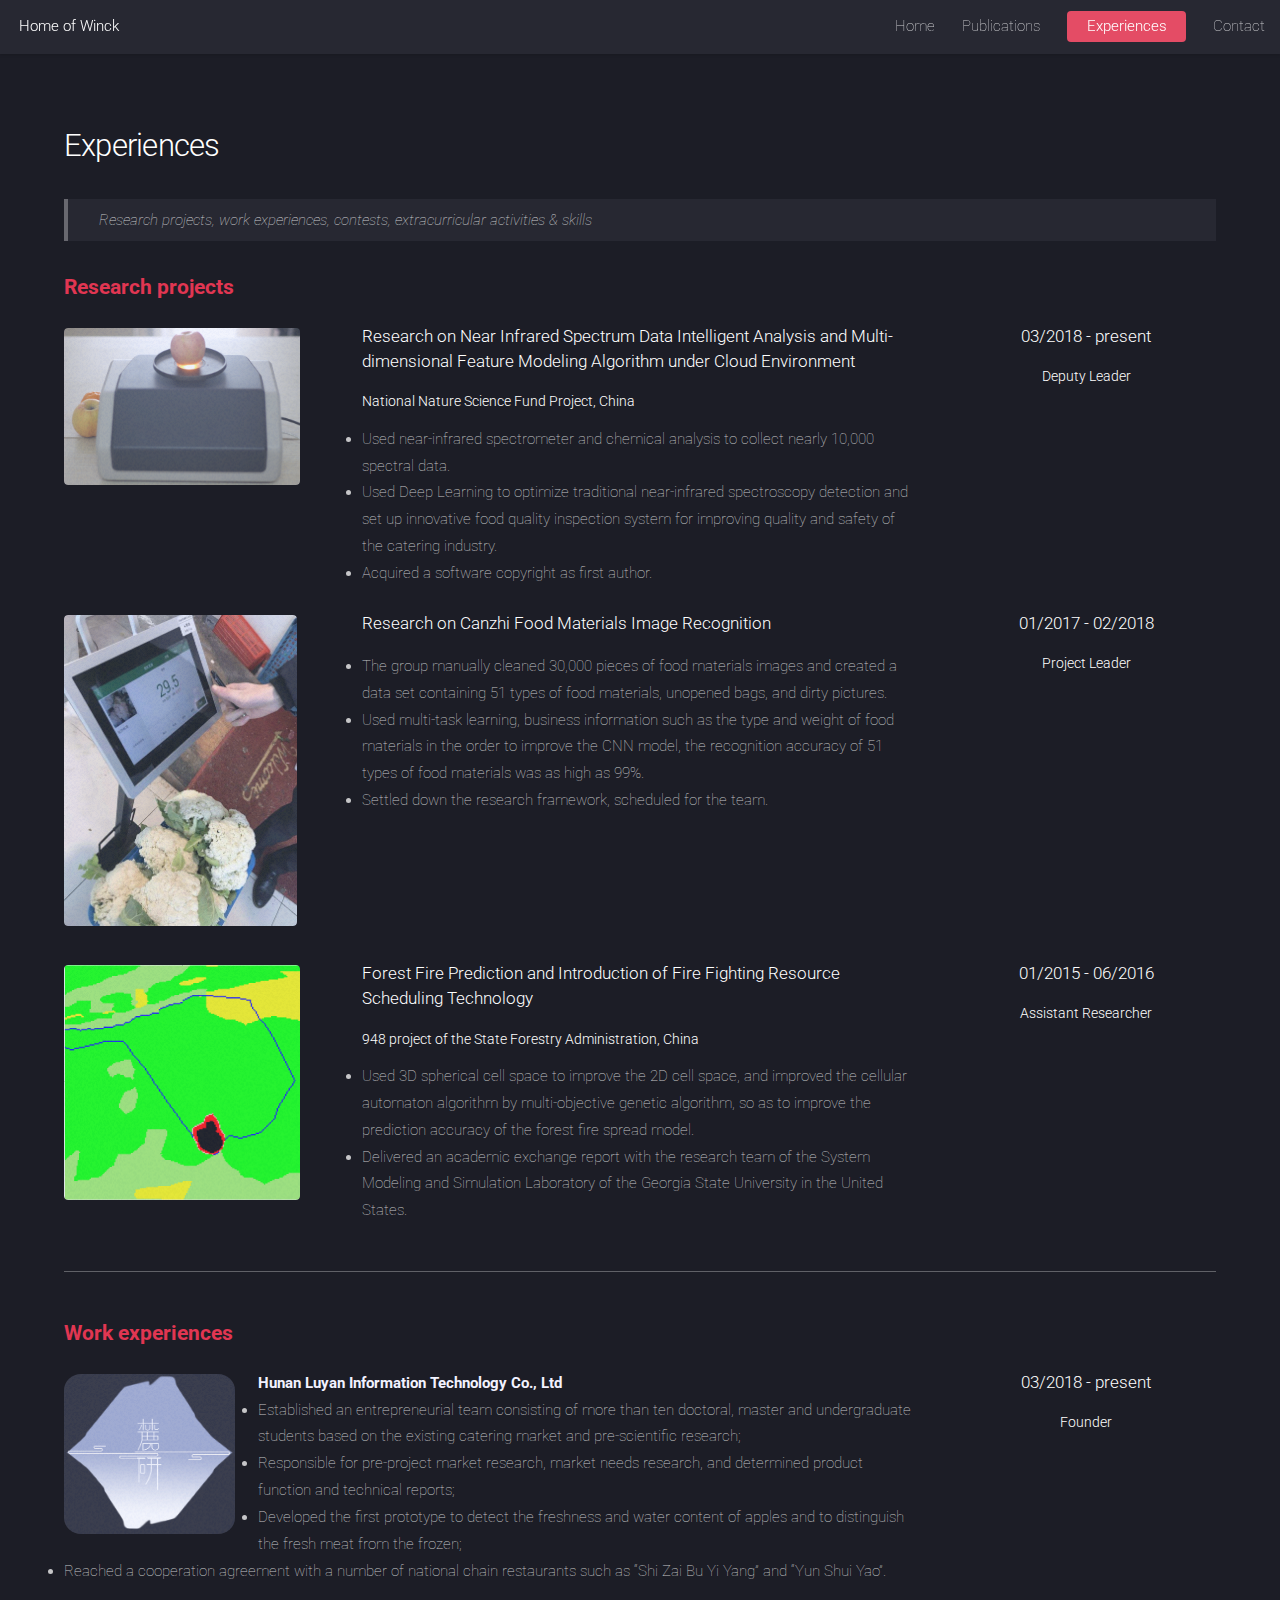
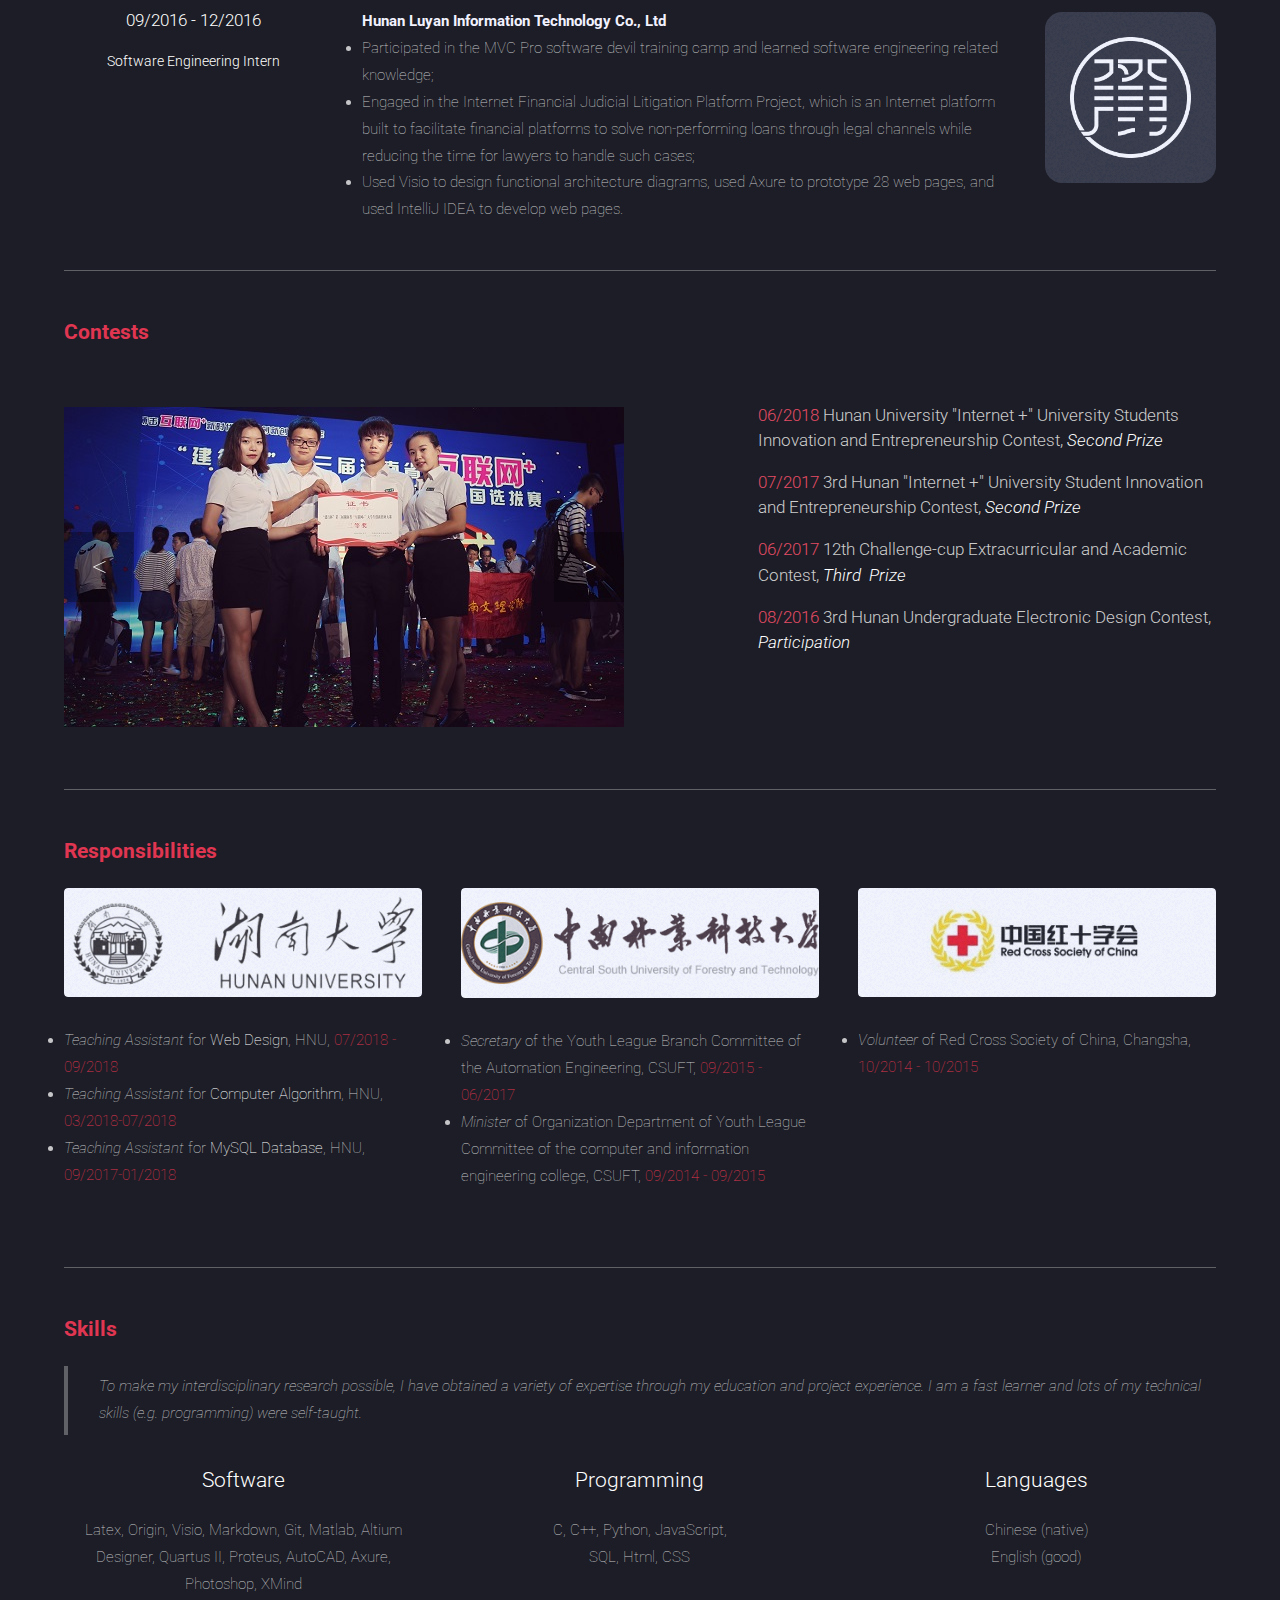
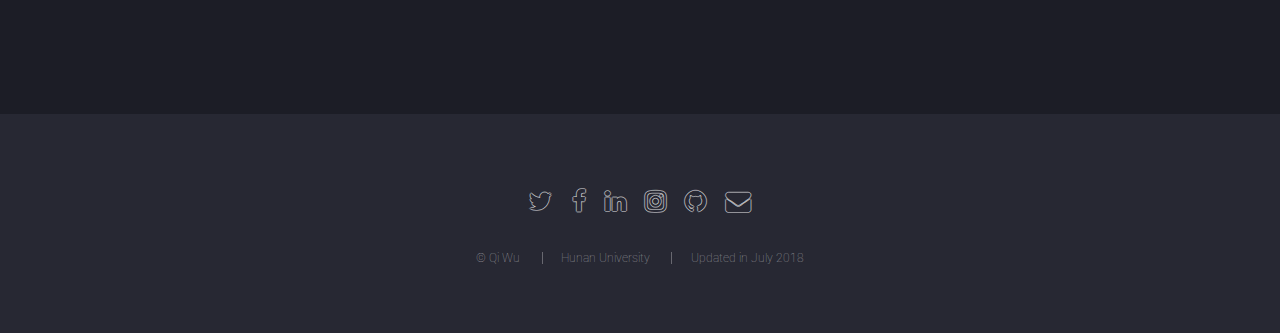
==== experience.html @ 9b43fc58 "upload website" ====
<!DOCTYPE HTML>
<html>
	<head>
		<title>Experiences - Qi Wu</title>
        <style type="text/css">
            html,body,div{
                margin: 0;
                padding: 0;
            }
            body{background-color: #232323}
            .slider-outer{
                width: 560px;
                height: 320px;
                margin: 150px auto;
                background-color: inherit;
                position: relative;
            }
            .img-item{
                position: absolute;
                width: 112px;
                height: 100%;
                background-color: inherit;
                transition: all 1.5s;
                /*设置子元素在3D空间中呈现*/
                transform-style: preserve-3d;
            }
            /*让图片可以构成一个有四个面的长方体 start*/
            .img{
                width: 100%;
                height: 100%;
                position: absolute;
                background-size: cover;
            }
            .img:nth-child(1){
                background: url(images/1.jpg) no-repeat;
                transform: rotateX(0deg) translateZ(150px);
            }
            .img:nth-child(2){
                background: url(images/2.jpg) no-repeat;
                transform: rotateX(-90deg) translateZ(150px);
            }
            .img:nth-child(3){
                background: url(images/3.jpg) no-repeat;
                transform: rotateX(-180deg) translateZ(150px);
            }
            .img:nth-child(4){
                background: url(images/4.jpg) no-repeat;
                transform: rotateX(-270deg) translateZ(150px);
            }
            .img:nth-child(5){
                background: url(images/5.jpg) no-repeat;
                transform: rotateX(-270deg) translateZ(150px);
            }
            /*让图片可以构成一个有四个面的长方体 end*/
            .btns{
                position: absolute;
                top: 50%;
                width: 100%;
                height: 70px;
                margin-top: -35px;
            }
            .prev,
            .next{
                width: 70px;
                height: 70px;
                line-height: 70px;
                text-align: center;
                background-color: rgba(0,0,0,.3);
                color: #fff;
                font-size: 30px;
                cursor: pointer;
                position: absolute;
            }
            .prev{
                left: 0;
            }
            .next{
                right: 0;
            }
        </style>
		<meta charset="utf-8" />
		<meta name="viewport" content="width=device-width, initial-scale=1" />
		<!--[if lte IE 8]><script src="assets/js/ie/html5shiv.js"></script><![endif]-->
		<link rel="stylesheet" href="assets/css/main.css" />
		<!--[if lte IE 9]><link rel="stylesheet" href="assets/css/ie9.css" /><![endif]-->
		<!--[if lte IE 8]><link rel="stylesheet" href="assets/css/ie8.css" /><![endif]-->
		<link rel="Bookmark" href="/images/hnu_logo.png" />
		<link rel="shortcut icon" href="hnu_logo.ico" type="image/x-icon" />
		<link rel="icon" href="hnu_logo.ico" type="image/x-icon" />
	</head>
	<body>
		<div id="page-wrapper">

			<!-- Header -->
			<header id="header">
				<h1 id="logo"><a href="index.html">Home of Winck</a></h1>
				<nav id="nav">
					<ul>
						<li><a href="index.html">Home</a></li>
						<li><a href="publications.html">Publications</a></li>
						<li><a href="experience.html"  class="button special">Experiences</a></li>
						<li><a href="index.html#five" >Contact</a></li>
					</ul>
				</nav>
			</header>

			<!-- Main -->
				<div id="main" class="wrapper style1">
					<div class="container">
						<header>
							<h2>Experiences</h2>
							<blockquote style="background: #272832;">
								Research projects, work experiences, contests, extracurricular activities & skills
							</blockquote>
						</header>

						<!-- research project -->
							<section>
								<h3 style="color: #e13652;font-weight:bold">Research projects</h3>
								<div class="content" >
									<div class="row" style="margin-bottom: 1.5em;">
										<div class="3u 12u$(medium)">
											<span class="image left"><img src="images/research/NIR.JPG" alt="" /></span>
										</div>
										<div class="6u 12u$(medium)">
											<h4> Research on Near Infrared Spectrum Data Intelligent Analysis and Multi-dimensional Feature Modeling Algorithm under Cloud Environment </h4>
											<h5> National Nature Science Fund Project, China</h5>
											<p align="left">
												<li>Used near-infrared spectrometer and chemical analysis to collect nearly 10,000 spectral data.</li>
												<li>Used Deep Learning to optimize traditional near-infrared spectroscopy detection and set up innovative food quality inspection system for improving quality and safety of the catering industry.</li>
												<li>Acquired a software copyright as first author.</li>
											</p>
										</div>
										<div class="3u 12u$(medium)" >
											<header >
												<h4 align="center">03/2018 - present</h4>
												<h5 align="center">Deputy Leader</h5>
											</header>
										</div>
									</div>
									<div class="row" style="margin-bottom: 1.5em;" >
										<div class="3u 12u$(medium)" >
											<span class="image left" style="max-width: 90%"><img src="images/research/dianzicheng.JPG" alt="" /></span>
										</div>
										<div class="6u 12u$(medium)">
											<h4> Research on Canzhi Food Materials Image Recognition </h4>
											<p align="left">
											<li>The group manually cleaned 30,000 pieces of food materials images and created a data set containing 51 types of food materials, unopened bags, and dirty pictures. </li>
											<li>Used multi-task learning, business information such as the type and weight of food materials in the order to improve the CNN model, the recognition accuracy of 51 types of food materials was as high as 99%.</li>
											<li>Settled down the research framework, scheduled for the team.</li>
											</p>
										</div>
										<div class="3u 12u$(medium)" >
											<header >
												<h4 align="center">01/2017 - 02/2018</h4>
												<h5 align="center">Project Leader</h5>
											</header>
										</div>
									</div>
									<div class="row" style="margin-bottom: 1.5em;">
										<div class="3u 12u$(medium)">
											<span class="image left"><img src="images/research/fire.png" alt="" /></span>
										</div>
										<div class="6u 12u$(medium)">
											<h4> Forest Fire Prediction and Introduction of Fire Fighting Resource Scheduling Technology </h4>
											<h5> 948 project of the State Forestry Administration, China</h5>
											<p align="left">
											<li>Used 3D spherical cell space to improve the 2D cell space, and improved the cellular automaton algorithm by multi-objective genetic algorithm, so as to improve the prediction accuracy of the forest fire spread model.</li>
											<li>Delivered an academic exchange report with the research team of the System Modeling and Simulation Laboratory of the Georgia State University in the United States.
											</li>
											</p>
										</div>
										<div class="3u 12u$(medium)" >
											<header align="center">
												<h4 >01/2015 - 06/2016</h4>
												<h5> Assistant Researcher </h5>
											</header>
										</div>
									</div>

								</div>
							</section>
						<hr>

						<!-- work experiences -->
						<section>
							<h3 style="color: #e13652;font-weight:bold">Work experiences</h3>
							<div class="content" >
								<div class="row" style="margin-bottom: 1.5em;">
									<div class="9u 12u$(medium)">
										<p><span class="image left" style="border-radius: 10%; max-width: 20%;"><img src="images/research/luyan1.png" alt="" /></span> <span style="color: #f2f2ff;font-weight:bold">Hunan Luyan Information Technology Co., Ltd </span><br/>
										<li>Established an entrepreneurial team consisting of more than ten doctoral, master and undergraduate students based on the existing catering market and pre-scientific research;</li>
										<li>Responsible for pre-project market research, market needs research, and determined product function and technical reports;</li>
										<li>Developed the first prototype to detect the freshness and water content of apples and to distinguish the fresh meat from the frozen;</li>
										<li>Reached a cooperation agreement with a number of national chain restaurants such as “Shi Zai Bu Yi Yang” and “Yun Shui Yao”.</li></p>
									</div>
									<div class="3u 12u$(medium)" >
										<header >
											<h4 align="center">03/2018 - present</h4>
											<h5 align="center">Founder</h5>
										</header>
									</div>
								</div>
								<div class="row" style="margin-bottom: 1.5em;">
									<div class="3u 12u$(medium)">
										<header >
											<h4 align="center">09/2016 - 12/2016</h4>
											<h5 align="center">Software Engineering Intern</h5>
										</header>
									</div>
									<div class="9u 12u$(medium)" >
										<p><span class="image right" style="border-radius: 10%; max-width: 20%;"><img src="images/research/luchuan1.png" alt="" /></span> <a  style="color: #f2f2ff;font-weight:bold">Hunan Luyan Information Technology Co., Ltd </a><br/>
										<li>Participated in the MVC Pro software devil training camp and learned software engineering related knowledge;</li>
										<li>Engaged in the Internet Financial Judicial Litigation Platform Project, which is an Internet platform built to facilitate financial platforms to solve non-performing loans through legal channels while reducing the time for lawyers to handle such cases;</li>
										<li>Used Visio to design functional architecture diagrams, used Axure to prototype 28 web pages, and used IntelliJ IDEA to develop web pages.</li>
										</p>
									</div>
								</div>
							</div>
						</section>
						<hr>


						<!-- Contests -->
							<section>
								<h3 style="color: #e13652;font-weight:bold">Contests</h3>

                                    <script src="assets/js/jquery-1.11.3.min.js"></script>
                                    <script type="text/javascript">
                                        $(function (){
                                            var num = 0;
                                            $("#j_silder_outer .img-item").each(function(index, el) {
                                                $(this).css({
                                                    "left":$(this).width() * index + "px",
                                                    /*让每个img-item延时一定时间执行动画*/
                                                    "transitionDelay": index * 0.3 + "s"
                                                });
                                                $(this).find(".img").css({
                                                    "backgroundPosition": -$(this).width() * index + "px"
                                                });;
                                            });

                                            $(".prev").on("click",function (){
                                                $("#j_silder_outer .img-item").css("transform", "rotateX(" + (++num * 90) + "deg)");
                                            });

                                            $(".next").on("click",function (){
                                                $("#j_silder_outer .img-item").css("transform", "rotateX(" + (--num * 90) + "deg)");
                                            });

                                            var timejg=4500;//轮播间隔时间
                                            var time = setInterval(move,timejg);
                                            function move(){
                                                $("#j_silder_outer .img-item").css("transform", "rotateX(" + (--num * 90) + "deg)");
                                            }
                                            $('.slider-outer').hover(function(){
                                                clearInterval(time);
                                            },function(){
                                                time = setInterval(move,timejg);
                                            });


                                        })
                                    </script>

                                <div class="row" style="margin-bottom: 1.5em;">
                                    <div class="7u 12u$(medium)" >
                                        <div class="slider-outer" id="j_silder_outer" style="background-color: inherit;margin: 2.5em 0 1em 0;">
                                            <div class="img-item">
                                                <div class="img"></div>
                                                <div class="img"></div>
                                                <div class="img"></div>
                                                <div class="img"></div>
                                            </div>
                                            <div class="img-item">
                                                <div class="img"></div>
                                                <div class="img"></div>
                                                <div class="img"></div>
                                                <div class="img"></div>
                                            </div>
                                            <div class="img-item">
                                                <div class="img"></div>
                                                <div class="img"></div>
                                                <div class="img"></div>
                                                <div class="img"></div>
                                            </div>
                                            <div class="img-item">
                                                <div class="img"></div>
                                                <div class="img"></div>
                                                <div class="img"></div>
                                                <div class="img"></div>
                                            </div>
                                            <div class="img-item">
                                                <div class="img"></div>
                                                <div class="img"></div>
                                                <div class="img"></div>
                                                <div class="img"></div>
                                            </div>

                                            <div class="btns" data-num="0">
                                                <div class="prev"><</div>
                                                <div class="next">></div>
                                            </div>
                                        </div>
                                    </div>
                                    <div class="5u 12u$(medium)" style="margin: 2.2em 0 0 0;">
                                        <header >
                                            <h4 align="left" style="color: #CCCCCC"><span style="color: #e44c65">06/2018</span> Hunan University "Internet +" University Students Innovation and Entrepreneurship Contest, <span style="font-style:italic;color: white;">Second Prize</span></h4>
											<h4 align="left"style="color: #CCCCCC"><span style="color: #e44c65">07/2017</span> 3rd Hunan "Internet +" University Student Innovation and Entrepreneurship Contest, <span style="font-style:italic;color: white;">Second Prize</span></h4>
											<h4 align="left"style="color: #CCCCCC"><span style="color: #e44c65">06/2017</span> 12th Challenge-cup Extracurricular and Academic Contest, <span style="font-style:italic;color: white;">Third Prize</span></h4>
											<h4 align="left"style="color: #CCCCCC"><span style="color: #e44c65">08/2016</span> 3rd Hunan Undergraduate Electronic Design Contest, <span style="font-style:italic;color: white;">Participation</span></h4>
                                        </header>
                                    </div>
                                </div>

							</section>
						<hr>

						<!-- Responsibilities -->
						<section>
							<h3 style="color: #e13652;font-weight:bold">Responsibilities</h3>
							<div class="box alt">
								<div class="row uniform">
									<section class="4u 6u(medium) 12u$(xsmall)">
										<span class="image fit"><img src="images/responsibility/HNU.png" alt="" /></span>
										<p>
											<li><span style="font-style:italic;">Teaching Assistant</span> for <span style="color: white;">Web Design</span>, HNU, <sapn style="color: #e13652">07/2018 - 09/2018</sapn></li>
											<li><span style="font-style:italic;">Teaching Assistant</span> for  <span style="color: white;">Computer Algorithm</span>, HNU, <sapn style="color: #e13652">03/2018-07/2018</sapn></li>
										<li><span style="font-style:italic;">Teaching Assistant</span> for <span style="color: white;">MySQL Database</span>, HNU, <sapn style="color: #e13652">09/2017-01/2018</sapn></li>
										</p>
									</section>
									<section class="4u 6u(medium) 12u$(xsmall)">
										<span class="image fit"><img src="images/responsibility/CSUFT.png" alt="" /></span>
										<li><span style="font-style:italic;">Secretary</span> of the Youth League Branch Committee of the Automation Engineering, CSUFT, <sapn style="color: #e13652">09/2015 - 06/2017</sapn></li>
										<li><span style="font-style:italic;">Minister</span> of Organization Department of Youth League Committee of the computer and information engineering college, CSUFT, <sapn style="color: #e13652">09/2014 - 09/2015</sapn></li>
									</section>
									<section class="4u 6u(medium) 12u$(xsmall)">
										<span class="image fit"><img src="images/responsibility/red_logo.jpg" alt="" /></span>
										<li><span style="font-style:italic;">Volunteer</span> of Red Cross Society of China, Changsha, <sapn style="color: #e13652">10/2014 - 10/2015</sapn></li>
									</section>
								</div>
							</div>
						</section>
						<hr>

						<!-- Skills -->
						<section>
							<h3 style="color: #e13652;font-weight:bold">Skills</h3>
							<blockquote >
								To make my interdisciplinary research possible,
								I have obtained a variety of expertise through my education and project experience.
								I am a fast learner and lots of my technical skills (e.g. programming) were self-taught.
							</blockquote>
							<div class="box alt">
								<div class="row uniform">
									<section class="4u 6u(medium) 12u$(xsmall)"  align="center">
										<h3>Software</h3>
										<p>
											Latex, Origin, Visio, Markdown, Git, Matlab, Altium Designer, Quartus II, Proteus, AutoCAD, Axure, Photoshop, XMind
										</p>
									</section>
									<section class="4u 6u(medium) 12u$(xsmall)" align="center">
										<h3>Programming</h3>
										<p>
											C, C++, Python, JavaScript,<br/> SQL, Html, CSS
										</p>
									</section>
									<section class="4u 6u(medium) 12u$(xsmall)" align="center">
										<h3>Languages</h3>
										<p>
											Chinese (native)<br/>
											English (good)
										</p>
									</section>
								</div>
							</div>
						</section>


					</div>
				</div>

			<!-- Footer -->
				<footer id="footer">
					<ul class="icons">
						<li><a class="icon alt fa-twitter"><span class="label">Twitter</span></a></li>
						<li><a class="icon alt fa-facebook"><span class="label">Facebook</span></a></li>
						<li><a class="icon alt fa-linkedin"><span class="label">LinkedIn</span></a></li>
						<li><a class="icon alt fa-instagram"><span class="label">Instagram</span></a></li>
						<li><a class="icon alt fa-github"><span class="label">GitHub</span></a></li>
						<li><a class="icon alt fa-envelope"><span class="label">Email</span></a></li>
					</ul>
					<ul class="copyright">
						<li>&copy; <a href="index.html"; style="text-decoration: none"> Qi Wu </a> </li>
						<li> <a href="http://www-en.hnu.edu.cn/"> Hunan University</a></li>
						<li>Updated in July 2018</li>
					</ul>
				</footer>

		</div>

		<!-- Scripts -->
			<script src="assets/js/jquery.min.js"></script>
			<script src="assets/js/jquery.scrolly.min.js"></script>
			<script src="assets/js/jquery.dropotron.min.js"></script>
			<script src="assets/js/jquery.scrollex.min.js"></script>
			<script src="assets/js/skel.min.js"></script>
			<script src="assets/js/util.js"></script>
			<!--[if lte IE 8]><script src="assets/js/ie/respond.min.js"></script><![endif]-->
			<script src="assets/js/main.js"></script>

	</body>
</html>
---- assets/css/main.css ----
@import url("font-awesome.min.css");
@import url("https://fonts.googleapis.com/css?family=Roboto:100,300,100italic,300italic");

/*
	Landed by HTML5 UP
	html5up.net | @ajlkn
	Free for personal and commercial use under the CCA 3.0 license (html5up.net/license)
*/

/* Reset */

	html, body, div, span, applet, object, iframe, h1, h2, h3, h4, h5, h6, p, blockquote, pre, a, abbr, acronym, address, big, cite, code, del, dfn, em, img, ins, kbd, q, s, samp, small, strike, strong, sub, sup, tt, var, b, u, i, center, dl, dt, dd, ol, ul, li, fieldset, form, label, legend, table, caption, tbody, tfoot, thead, tr, th, td, article, aside, canvas, details, embed, figure, figcaption, footer, header, hgroup, menu, nav, output, ruby, section, summary, time, mark, audio, video {
		margin: 0;
		padding: 0;
		border: 0;
		font-size: 100%;
		font: inherit;
		vertical-align: baseline;
	}

	article, aside, details, figcaption, figure, footer, header, hgroup, menu, nav, section {
		display: block;
	}

	body {
		line-height: 1;
	}

	ol, ul {
		list-style: none;
	}

	blockquote, q {
		quotes: none;
	}

	blockquote:before, blockquote:after, q:before, q:after {
		content: '';
		content: none;
	}

	table {
		border-collapse: collapse;
		border-spacing: 0;
	}

	body {
		-webkit-text-size-adjust: none;
	}

/* Box Model */

	*, *:before, *:after {
		-moz-box-sizing: border-box;
		-webkit-box-sizing: border-box;
		box-sizing: border-box;
	}

/* Containers */

	.container {
		margin-left: auto;
		margin-right: auto;
	}

	.container.\31 25\25 {
		width: 100%;
		max-width: 87.5em;
		min-width: 70em;
	}

	.container.\37 5\25 {
		width: 52.5em;
	}

	.container.\35 0\25 {
		width: 35em;
	}

	.container.\32 5\25 {
		width: 17.5em;
	}

	.container {
		width: 70em;
	}

	@media screen and (max-width: 1680px) {

		.container.\31 25\25 {
			width: 100%;
			max-width: 87.5em;
			min-width: 70em;
		}

		.container.\37 5\25 {
			width: 52.5em;
		}

		.container.\35 0\25 {
			width: 35em;
		}

		.container.\32 5\25 {
			width: 17.5em;
		}

		.container {
			width: 60em;
		}

	}

	@media screen and (max-width: 1280px) {

		.container.\31 25\25 {
			width: 100%;
			max-width: 112.5%;
			min-width: 90%;
		}

		.container.\37 5\25 {
			width: 67.5%;
		}

		.container.\35 0\25 {
			width: 45%;
		}

		.container.\32 5\25 {
			width: 22.5%;
		}

		.container {
			width: 90%;
		}

	}

	@media screen and (max-width: 980px) {

		.container.\31 25\25 {
			width: 100%;
			max-width: 125%;
			min-width: 100%;
		}

		.container.\37 5\25 {
			width: 75%;
		}

		.container.\35 0\25 {
			width: 50%;
		}

		.container.\32 5\25 {
			width: 25%;
		}

		.container {
			width: 100% !important;
		}

	}

	@media screen and (max-width: 736px) {

		.container.\31 25\25 {
			width: 100%;
			max-width: 125%;
			min-width: 100%;
		}

		.container.\37 5\25 {
			width: 75%;
		}

		.container.\35 0\25 {
			width: 50%;
		}

		.container.\32 5\25 {
			width: 25%;
		}

		.container {
			width: 100% !important;
		}

	}

	@media screen and (max-width: 480px) {

		.container.\31 25\25 {
			width: 100%;
			max-width: 125%;
			min-width: 100%;
		}

		.container.\37 5\25 {
			width: 75%;
		}

		.container.\35 0\25 {
			width: 50%;
		}

		.container.\32 5\25 {
			width: 25%;
		}

		.container {
			width: 100% !important;
		}

	}

/* Grid */

	.row {
		border-bottom: solid 1px transparent;
		-moz-box-sizing: border-box;
		-webkit-box-sizing: border-box;
		box-sizing: border-box;
	}

	.row > * {
		float: left;
		-moz-box-sizing: border-box;
		-webkit-box-sizing: border-box;
		box-sizing: border-box;
	}

	.row:after, .row:before {
		content: '';
		display: block;
		clear: both;
		height: 0;
	}

	.row.uniform > * > :first-child {
		margin-top: 0;
	}

	.row.uniform > * > :last-child {
		margin-bottom: 0;
	}

	.row.\30 \25 > * {
		padding: 0 0 0 0em;
	}

	.row.\30 \25 {
		margin: 0 0 -1px 0em;
	}

	.row.uniform.\30 \25 > * {
		padding: 0em 0 0 0em;
	}

	.row.uniform.\30 \25 {
		margin: 0em 0 -1px 0em;
	}

	.row > * {
		padding: 0 0 0 2.5em;
	}

	.row {
		margin: 0 0 -1px -2.5em;
	}

	.row.uniform > * {
		padding: 2.5em 0 0 2.5em;
	}

	.row.uniform {
		margin: -2.5em 0 -1px -2.5em;
	}

	.row.\32 00\25 > * {
		padding: 0 0 0 5em;
	}

	.row.\32 00\25 {
		margin: 0 0 -1px -5em;
	}

	.row.uniform.\32 00\25 > * {
		padding: 5em 0 0 5em;
	}

	.row.uniform.\32 00\25 {
		margin: -5em 0 -1px -5em;
	}

	.row.\31 50\25 > * {
		padding: 0 0 0 3.75em;
	}

	.row.\31 50\25 {
		margin: 0 0 -1px -3.75em;
	}

	.row.uniform.\31 50\25 > * {
		padding: 3.75em 0 0 3.75em;
	}

	.row.uniform.\31 50\25 {
		margin: -3.75em 0 -1px -3.75em;
	}

	.row.\35 0\25 > * {
		padding: 0 0 0 1.25em;
	}

	.row.\35 0\25 {
		margin: 0 0 -1px -1.25em;
	}

	.row.uniform.\35 0\25 > * {
		padding: 1.25em 0 0 1.25em;
	}

	.row.uniform.\35 0\25 {
		margin: -1.25em 0 -1px -1.25em;
	}

	.row.\32 5\25 > * {
		padding: 0 0 0 0.625em;
	}

	.row.\32 5\25 {
		margin: 0 0 -1px -0.625em;
	}

	.row.uniform.\32 5\25 > * {
		padding: 0.625em 0 0 0.625em;
	}

	.row.uniform.\32 5\25 {
		margin: -0.625em 0 -1px -0.625em;
	}

	.\31 2u, .\31 2u\24 {
		width: 100%;
		clear: none;
		margin-left: 0;
	}

	.\31 1u, .\31 1u\24 {
		width: 91.6666666667%;
		clear: none;
		margin-left: 0;
	}

	.\31 0u, .\31 0u\24 {
		width: 83.3333333333%;
		clear: none;
		margin-left: 0;
	}

	.\39 u, .\39 u\24 {
		width: 75%;
		clear: none;
		margin-left: 0;
	}

	.\38 u, .\38 u\24 {
		width: 66.6666666667%;
		clear: none;
		margin-left: 0;
	}

	.\37 u, .\37 u\24 {
		width: 58.3333333333%;
		clear: none;
		margin-left: 0;
	}

	.\36 u, .\36 u\24 {
		width: 50%;
		clear: none;
		margin-left: 0;
	}

	.\35 u, .\35 u\24 {
		width: 41.6666666667%;
		clear: none;
		margin-left: 0;
	}

	.\34 u, .\34 u\24 {
		width: 33.3333333333%;
		clear: none;
		margin-left: 0;
	}

	.\33 u, .\33 u\24 {
		width: 25%;
		clear: none;
		margin-left: 0;
	}

	.\32 u, .\32 u\24 {
		width: 16.6666666667%;
		clear: none;
		margin-left: 0;
	}

	.\31 u, .\31 u\24 {
		width: 8.3333333333%;
		clear: none;
		margin-left: 0;
	}

	.\31 2u\24 + *,
	.\31 1u\24 + *,
	.\31 0u\24 + *,
	.\39 u\24 + *,
	.\38 u\24 + *,
	.\37 u\24 + *,
	.\36 u\24 + *,
	.\35 u\24 + *,
	.\34 u\24 + *,
	.\33 u\24 + *,
	.\32 u\24 + *,
	.\31 u\24 + * {
		clear: left;
	}

	.\-11u {
		margin-left: 91.66667%;
	}

	.\-10u {
		margin-left: 83.33333%;
	}

	.\-9u {
		margin-left: 75%;
	}

	.\-8u {
		margin-left: 66.66667%;
	}

	.\-7u {
		margin-left: 58.33333%;
	}

	.\-6u {
		margin-left: 50%;
	}

	.\-5u {
		margin-left: 41.66667%;
	}

	.\-4u {
		margin-left: 33.33333%;
	}

	.\-3u {
		margin-left: 25%;
	}

	.\-2u {
		margin-left: 16.66667%;
	}

	.\-1u {
		margin-left: 8.33333%;
	}

	@media screen and (max-width: 1680px) {

		.row > * {
			padding: 0 0 0 2.5em;
		}

		.row {
			margin: 0 0 -1px -2.5em;
		}

		.row.uniform > * {
			padding: 2.5em 0 0 2.5em;
		}

		.row.uniform {
			margin: -2.5em 0 -1px -2.5em;
		}

		.row.\32 00\25 > * {
			padding: 0 0 0 5em;
		}

		.row.\32 00\25 {
			margin: 0 0 -1px -5em;
		}

		.row.uniform.\32 00\25 > * {
			padding: 5em 0 0 5em;
		}

		.row.uniform.\32 00\25 {
			margin: -5em 0 -1px -5em;
		}

		.row.\31 50\25 > * {
			padding: 0 0 0 3.75em;
		}

		.row.\31 50\25 {
			margin: 0 0 -1px -3.75em;
		}

		.row.uniform.\31 50\25 > * {
			padding: 3.75em 0 0 3.75em;
		}

		.row.uniform.\31 50\25 {
			margin: -3.75em 0 -1px -3.75em;
		}

		.row.\35 0\25 > * {
			padding: 0 0 0 1.25em;
		}

		.row.\35 0\25 {
			margin: 0 0 -1px -1.25em;
		}

		.row.uniform.\35 0\25 > * {
			padding: 1.25em 0 0 1.25em;
		}

		.row.uniform.\35 0\25 {
			margin: -1.25em 0 -1px -1.25em;
		}

		.row.\32 5\25 > * {
			padding: 0 0 0 0.625em;
		}

		.row.\32 5\25 {
			margin: 0 0 -1px -0.625em;
		}

		.row.uniform.\32 5\25 > * {
			padding: 0.625em 0 0 0.625em;
		}

		.row.uniform.\32 5\25 {
			margin: -0.625em 0 -1px -0.625em;
		}

		.\31 2u\28xlarge\29, .\31 2u\24\28xlarge\29 {
			width: 100%;
			clear: none;
			margin-left: 0;
		}

		.\31 1u\28xlarge\29, .\31 1u\24\28xlarge\29 {
			width: 91.6666666667%;
			clear: none;
			margin-left: 0;
		}

		.\31 0u\28xlarge\29, .\31 0u\24\28xlarge\29 {
			width: 83.3333333333%;
			clear: none;
			margin-left: 0;
		}

		.\39 u\28xlarge\29, .\39 u\24\28xlarge\29 {
			width: 75%;
			clear: none;
			margin-left: 0;
		}

		.\38 u\28xlarge\29, .\38 u\24\28xlarge\29 {
			width: 66.6666666667%;
			clear: none;
			margin-left: 0;
		}

		.\37 u\28xlarge\29, .\37 u\24\28xlarge\29 {
			width: 58.3333333333%;
			clear: none;
			margin-left: 0;
		}

		.\36 u\28xlarge\29, .\36 u\24\28xlarge\29 {
			width: 50%;
			clear: none;
			margin-left: 0;
		}

		.\35 u\28xlarge\29, .\35 u\24\28xlarge\29 {
			width: 41.6666666667%;
			clear: none;
			margin-left: 0;
		}

		.\34 u\28xlarge\29, .\34 u\24\28xlarge\29 {
			width: 33.3333333333%;
			clear: none;
			margin-left: 0;
		}

		.\33 u\28xlarge\29, .\33 u\24\28xlarge\29 {
			width: 25%;
			clear: none;
			margin-left: 0;
		}

		.\32 u\28xlarge\29, .\32 u\24\28xlarge\29 {
			width: 16.6666666667%;
			clear: none;
			margin-left: 0;
		}

		.\31 u\28xlarge\29, .\31 u\24\28xlarge\29 {
			width: 8.3333333333%;
			clear: none;
			margin-left: 0;
		}

		.\31 2u\24\28xlarge\29 + *,
		.\31 1u\24\28xlarge\29 + *,
		.\31 0u\24\28xlarge\29 + *,
		.\39 u\24\28xlarge\29 + *,
		.\38 u\24\28xlarge\29 + *,
		.\37 u\24\28xlarge\29 + *,
		.\36 u\24\28xlarge\29 + *,
		.\35 u\24\28xlarge\29 + *,
		.\34 u\24\28xlarge\29 + *,
		.\33 u\24\28xlarge\29 + *,
		.\32 u\24\28xlarge\29 + *,
		.\31 u\24\28xlarge\29 + * {
			clear: left;
		}

		.\-11u\28xlarge\29 {
			margin-left: 91.66667%;
		}

		.\-10u\28xlarge\29 {
			margin-left: 83.33333%;
		}

		.\-9u\28xlarge\29 {
			margin-left: 75%;
		}

		.\-8u\28xlarge\29 {
			margin-left: 66.66667%;
		}

		.\-7u\28xlarge\29 {
			margin-left: 58.33333%;
		}

		.\-6u\28xlarge\29 {
			margin-left: 50%;
		}

		.\-5u\28xlarge\29 {
			margin-left: 41.66667%;
		}

		.\-4u\28xlarge\29 {
			margin-left: 33.33333%;
		}

		.\-3u\28xlarge\29 {
			margin-left: 25%;
		}

		.\-2u\28xlarge\29 {
			margin-left: 16.66667%;
		}

		.\-1u\28xlarge\29 {
			margin-left: 8.33333%;
		}

	}

	@media screen and (max-width: 1280px) {

		.row > * {
			padding: 0 0 0 2.5em;
		}

		.row {
			margin: 0 0 -1px -2.5em;
		}

		.row.uniform > * {
			padding: 2.5em 0 0 2.5em;
		}

		.row.uniform {
			margin: -2.5em 0 -1px -2.5em;
		}

		.row.\32 00\25 > * {
			padding: 0 0 0 5em;
		}

		.row.\32 00\25 {
			margin: 0 0 -1px -5em;
		}

		.row.uniform.\32 00\25 > * {
			padding: 5em 0 0 5em;
		}

		.row.uniform.\32 00\25 {
			margin: -5em 0 -1px -5em;
		}

		.row.\31 50\25 > * {
			padding: 0 0 0 3.75em;
		}

		.row.\31 50\25 {
			margin: 0 0 -1px -3.75em;
		}

		.row.uniform.\31 50\25 > * {
			padding: 3.75em 0 0 3.75em;
		}

		.row.uniform.\31 50\25 {
			margin: -3.75em 0 -1px -3.75em;
		}

		.row.\35 0\25 > * {
			padding: 0 0 0 1.25em;
		}

		.row.\35 0\25 {
			margin: 0 0 -1px -1.25em;
		}

		.row.uniform.\35 0\25 > * {
			padding: 1.25em 0 0 1.25em;
		}

		.row.uniform.\35 0\25 {
			margin: -1.25em 0 -1px -1.25em;
		}

		.row.\32 5\25 > * {
			padding: 0 0 0 0.625em;
		}

		.row.\32 5\25 {
			margin: 0 0 -1px -0.625em;
		}

		.row.uniform.\32 5\25 > * {
			padding: 0.625em 0 0 0.625em;
		}

		.row.uniform.\32 5\25 {
			margin: -0.625em 0 -1px -0.625em;
		}

		.\31 2u\28large\29, .\31 2u\24\28large\29 {
			width: 100%;
			clear: none;
			margin-left: 0;
		}

		.\31 1u\28large\29, .\31 1u\24\28large\29 {
			width: 91.6666666667%;
			clear: none;
			margin-left: 0;
		}

		.\31 0u\28large\29, .\31 0u\24\28large\29 {
			width: 83.3333333333%;
			clear: none;
			margin-left: 0;
		}

		.\39 u\28large\29, .\39 u\24\28large\29 {
			width: 75%;
			clear: none;
			margin-left: 0;
		}

		.\38 u\28large\29, .\38 u\24\28large\29 {
			width: 66.6666666667%;
			clear: none;
			margin-left: 0;
		}

		.\37 u\28large\29, .\37 u\24\28large\29 {
			width: 58.3333333333%;
			clear: none;
			margin-left: 0;
		}

		.\36 u\28large\29, .\36 u\24\28large\29 {
			width: 50%;
			clear: none;
			margin-left: 0;
		}

		.\35 u\28large\29, .\35 u\24\28large\29 {
			width: 41.6666666667%;
			clear: none;
			margin-left: 0;
		}

		.\34 u\28large\29, .\34 u\24\28large\29 {
			width: 33.3333333333%;
			clear: none;
			margin-left: 0;
		}

		.\33 u\28large\29, .\33 u\24\28large\29 {
			width: 25%;
			clear: none;
			margin-left: 0;
		}

		.\32 u\28large\29, .\32 u\24\28large\29 {
			width: 16.6666666667%;
			clear: none;
			margin-left: 0;
		}

		.\31 u\28large\29, .\31 u\24\28large\29 {
			width: 8.3333333333%;
			clear: none;
			margin-left: 0;
		}

		.\31 2u\24\28large\29 + *,
		.\31 1u\24\28large\29 + *,
		.\31 0u\24\28large\29 + *,
		.\39 u\24\28large\29 + *,
		.\38 u\24\28large\29 + *,
		.\37 u\24\28large\29 + *,
		.\36 u\24\28large\29 + *,
		.\35 u\24\28large\29 + *,
		.\34 u\24\28large\29 + *,
		.\33 u\24\28large\29 + *,
		.\32 u\24\28large\29 + *,
		.\31 u\24\28large\29 + * {
			clear: left;
		}

		.\-11u\28large\29 {
			margin-left: 91.66667%;
		}

		.\-10u\28large\29 {
			margin-left: 83.33333%;
		}

		.\-9u\28large\29 {
			margin-left: 75%;
		}

		.\-8u\28large\29 {
			margin-left: 66.66667%;
		}

		.\-7u\28large\29 {
			margin-left: 58.33333%;
		}

		.\-6u\28large\29 {
			margin-left: 50%;
		}

		.\-5u\28large\29 {
			margin-left: 41.66667%;
		}

		.\-4u\28large\29 {
			margin-left: 33.33333%;
		}

		.\-3u\28large\29 {
			margin-left: 25%;
		}

		.\-2u\28large\29 {
			margin-left: 16.66667%;
		}

		.\-1u\28large\29 {
			margin-left: 8.33333%;
		}

	}

	@media screen and (max-width: 980px) {

		.row > * {
			padding: 0 0 0 2.5em;
		}

		.row {
			margin: 0 0 -1px -2.5em;
		}

		.row.uniform > * {
			padding: 2.5em 0 0 2.5em;
		}

		.row.uniform {
			margin: -2.5em 0 -1px -2.5em;
		}

		.row.\32 00\25 > * {
			padding: 0 0 0 5em;
		}

		.row.\32 00\25 {
			margin: 0 0 -1px -5em;
		}

		.row.uniform.\32 00\25 > * {
			padding: 5em 0 0 5em;
		}

		.row.uniform.\32 00\25 {
			margin: -5em 0 -1px -5em;
		}

		.row.\31 50\25 > * {
			padding: 0 0 0 3.75em;
		}

		.row.\31 50\25 {
			margin: 0 0 -1px -3.75em;
		}

		.row.uniform.\31 50\25 > * {
			padding: 3.75em 0 0 3.75em;
		}

		.row.uniform.\31 50\25 {
			margin: -3.75em 0 -1px -3.75em;
		}

		.row.\35 0\25 > * {
			padding: 0 0 0 1.25em;
		}

		.row.\35 0\25 {
			margin: 0 0 -1px -1.25em;
		}

		.row.uniform.\35 0\25 > * {
			padding: 1.25em 0 0 1.25em;
		}

		.row.uniform.\35 0\25 {
			margin: -1.25em 0 -1px -1.25em;
		}

		.row.\32 5\25 > * {
			padding: 0 0 0 0.625em;
		}

		.row.\32 5\25 {
			margin: 0 0 -1px -0.625em;
		}

		.row.uniform.\32 5\25 > * {
			padding: 0.625em 0 0 0.625em;
		}

		.row.uniform.\32 5\25 {
			margin: -0.625em 0 -1px -0.625em;
		}

		.\31 2u\28medium\29, .\31 2u\24\28medium\29 {
			width: 100%;
			clear: none;
			margin-left: 0;
		}

		.\31 1u\28medium\29, .\31 1u\24\28medium\29 {
			width: 91.6666666667%;
			clear: none;
			margin-left: 0;
		}

		.\31 0u\28medium\29, .\31 0u\24\28medium\29 {
			width: 83.3333333333%;
			clear: none;
			margin-left: 0;
		}

		.\39 u\28medium\29, .\39 u\24\28medium\29 {
			width: 75%;
			clear: none;
			margin-left: 0;
		}

		.\38 u\28medium\29, .\38 u\24\28medium\29 {
			width: 66.6666666667%;
			clear: none;
			margin-left: 0;
		}

		.\37 u\28medium\29, .\37 u\24\28medium\29 {
			width: 58.3333333333%;
			clear: none;
			margin-left: 0;
		}

		.\36 u\28medium\29, .\36 u\24\28medium\29 {
			width: 50%;
			clear: none;
			margin-left: 0;
		}

		.\35 u\28medium\29, .\35 u\24\28medium\29 {
			width: 41.6666666667%;
			clear: none;
			margin-left: 0;
		}

		.\34 u\28medium\29, .\34 u\24\28medium\29 {
			width: 33.3333333333%;
			clear: none;
			margin-left: 0;
		}

		.\33 u\28medium\29, .\33 u\24\28medium\29 {
			width: 25%;
			clear: none;
			margin-left: 0;
		}

		.\32 u\28medium\29, .\32 u\24\28medium\29 {
			width: 16.6666666667%;
			clear: none;
			margin-left: 0;
		}

		.\31 u\28medium\29, .\31 u\24\28medium\29 {
			width: 8.3333333333%;
			clear: none;
			margin-left: 0;
		}

		.\31 2u\24\28medium\29 + *,
		.\31 1u\24\28medium\29 + *,
		.\31 0u\24\28medium\29 + *,
		.\39 u\24\28medium\29 + *,
		.\38 u\24\28medium\29 + *,
		.\37 u\24\28medium\29 + *,
		.\36 u\24\28medium\29 + *,
		.\35 u\24\28medium\29 + *,
		.\34 u\24\28medium\29 + *,
		.\33 u\24\28medium\29 + *,
		.\32 u\24\28medium\29 + *,
		.\31 u\24\28medium\29 + * {
			clear: left;
		}

		.\-11u\28medium\29 {
			margin-left: 91.66667%;
		}

		.\-10u\28medium\29 {
			margin-left: 83.33333%;
		}

		.\-9u\28medium\29 {
			margin-left: 75%;
		}

		.\-8u\28medium\29 {
			margin-left: 66.66667%;
		}

		.\-7u\28medium\29 {
			margin-left: 58.33333%;
		}

		.\-6u\28medium\29 {
			margin-left: 50%;
		}

		.\-5u\28medium\29 {
			margin-left: 41.66667%;
		}

		.\-4u\28medium\29 {
			margin-left: 33.33333%;
		}

		.\-3u\28medium\29 {
			margin-left: 25%;
		}

		.\-2u\28medium\29 {
			margin-left: 16.66667%;
		}

		.\-1u\28medium\29 {
			margin-left: 8.33333%;
		}

	}

	@media screen and (max-width: 736px) {

		.row > * {
			padding: 0 0 0 2.5em;
		}

		.row {
			margin: 0 0 -1px -2.5em;
		}

		.row.uniform > * {
			padding: 2.5em 0 0 2.5em;
		}

		.row.uniform {
			margin: -2.5em 0 -1px -2.5em;
		}

		.row.\32 00\25 > * {
			padding: 0 0 0 5em;
		}

		.row.\32 00\25 {
			margin: 0 0 -1px -5em;
		}

		.row.uniform.\32 00\25 > * {
			padding: 5em 0 0 5em;
		}

		.row.uniform.\32 00\25 {
			margin: -5em 0 -1px -5em;
		}

		.row.\31 50\25 > * {
			padding: 0 0 0 3.75em;
		}

		.row.\31 50\25 {
			margin: 0 0 -1px -3.75em;
		}

		.row.uniform.\31 50\25 > * {
			padding: 3.75em 0 0 3.75em;
		}

		.row.uniform.\31 50\25 {
			margin: -3.75em 0 -1px -3.75em;
		}

		.row.\35 0\25 > * {
			padding: 0 0 0 1.25em;
		}

		.row.\35 0\25 {
			margin: 0 0 -1px -1.25em;
		}

		.row.uniform.\35 0\25 > * {
			padding: 1.25em 0 0 1.25em;
		}

		.row.uniform.\35 0\25 {
			margin: -1.25em 0 -1px -1.25em;
		}

		.row.\32 5\25 > * {
			padding: 0 0 0 0.625em;
		}

		.row.\32 5\25 {
			margin: 0 0 -1px -0.625em;
		}

		.row.uniform.\32 5\25 > * {
			padding: 0.625em 0 0 0.625em;
		}

		.row.uniform.\32 5\25 {
			margin: -0.625em 0 -1px -0.625em;
		}

		.\31 2u\28small\29, .\31 2u\24\28small\29 {
			width: 100%;
			clear: none;
			margin-left: 0;
		}

		.\31 1u\28small\29, .\31 1u\24\28small\29 {
			width: 91.6666666667%;
			clear: none;
			margin-left: 0;
		}

		.\31 0u\28small\29, .\31 0u\24\28small\29 {
			width: 83.3333333333%;
			clear: none;
			margin-left: 0;
		}

		.\39 u\28small\29, .\39 u\24\28small\29 {
			width: 75%;
			clear: none;
			margin-left: 0;
		}

		.\38 u\28small\29, .\38 u\24\28small\29 {
			width: 66.6666666667%;
			clear: none;
			margin-left: 0;
		}

		.\37 u\28small\29, .\37 u\24\28small\29 {
			width: 58.3333333333%;
			clear: none;
			margin-left: 0;
		}

		.\36 u\28small\29, .\36 u\24\28small\29 {
			width: 50%;
			clear: none;
			margin-left: 0;
		}

		.\35 u\28small\29, .\35 u\24\28small\29 {
			width: 41.6666666667%;
			clear: none;
			margin-left: 0;
		}

		.\34 u\28small\29, .\34 u\24\28small\29 {
			width: 33.3333333333%;
			clear: none;
			margin-left: 0;
		}

		.\33 u\28small\29, .\33 u\24\28small\29 {
			width: 25%;
			clear: none;
			margin-left: 0;
		}

		.\32 u\28small\29, .\32 u\24\28small\29 {
			width: 16.6666666667%;
			clear: none;
			margin-left: 0;
		}

		.\31 u\28small\29, .\31 u\24\28small\29 {
			width: 8.3333333333%;
			clear: none;
			margin-left: 0;
		}

		.\31 2u\24\28small\29 + *,
		.\31 1u\24\28small\29 + *,
		.\31 0u\24\28small\29 + *,
		.\39 u\24\28small\29 + *,
		.\38 u\24\28small\29 + *,
		.\37 u\24\28small\29 + *,
		.\36 u\24\28small\29 + *,
		.\35 u\24\28small\29 + *,
		.\34 u\24\28small\29 + *,
		.\33 u\24\28small\29 + *,
		.\32 u\24\28small\29 + *,
		.\31 u\24\28small\29 + * {
			clear: left;
		}

		.\-11u\28small\29 {
			margin-left: 91.66667%;
		}

		.\-10u\28small\29 {
			margin-left: 83.33333%;
		}

		.\-9u\28small\29 {
			margin-left: 75%;
		}

		.\-8u\28small\29 {
			margin-left: 66.66667%;
		}

		.\-7u\28small\29 {
			margin-left: 58.33333%;
		}

		.\-6u\28small\29 {
			margin-left: 50%;
		}

		.\-5u\28small\29 {
			margin-left: 41.66667%;
		}

		.\-4u\28small\29 {
			margin-left: 33.33333%;
		}

		.\-3u\28small\29 {
			margin-left: 25%;
		}

		.\-2u\28small\29 {
			margin-left: 16.66667%;
		}

		.\-1u\28small\29 {
			margin-left: 8.33333%;
		}

	}

	@media screen and (max-width: 480px) {

		.row > * {
			padding: 0 0 0 2.5em;
		}

		.row {
			margin: 0 0 -1px -2.5em;
		}

		.row.uniform > * {
			padding: 2.5em 0 0 2.5em;
		}

		.row.uniform {
			margin: -2.5em 0 -1px -2.5em;
		}

		.row.\32 00\25 > * {
			padding: 0 0 0 5em;
		}

		.row.\32 00\25 {
			margin: 0 0 -1px -5em;
		}

		.row.uniform.\32 00\25 > * {
			padding: 5em 0 0 5em;
		}

		.row.uniform.\32 00\25 {
			margin: -5em 0 -1px -5em;
		}

		.row.\31 50\25 > * {
			padding: 0 0 0 3.75em;
		}

		.row.\31 50\25 {
			margin: 0 0 -1px -3.75em;
		}

		.row.uniform.\31 50\25 > * {
			padding: 3.75em 0 0 3.75em;
		}

		.row.uniform.\31 50\25 {
			margin: -3.75em 0 -1px -3.75em;
		}

		.row.\35 0\25 > * {
			padding: 0 0 0 1.25em;
		}

		.row.\35 0\25 {
			margin: 0 0 -1px -1.25em;
		}

		.row.uniform.\35 0\25 > * {
			padding: 1.25em 0 0 1.25em;
		}

		.row.uniform.\35 0\25 {
			margin: -1.25em 0 -1px -1.25em;
		}

		.row.\32 5\25 > * {
			padding: 0 0 0 0.625em;
		}

		.row.\32 5\25 {
			margin: 0 0 -1px -0.625em;
		}

		.row.uniform.\32 5\25 > * {
			padding: 0.625em 0 0 0.625em;
		}

		.row.uniform.\32 5\25 {
			margin: -0.625em 0 -1px -0.625em;
		}

		.\31 2u\28xsmall\29, .\31 2u\24\28xsmall\29 {
			width: 100%;
			clear: none;
			margin-left: 0;
		}

		.\31 1u\28xsmall\29, .\31 1u\24\28xsmall\29 {
			width: 91.6666666667%;
			clear: none;
			margin-left: 0;
		}

		.\31 0u\28xsmall\29, .\31 0u\24\28xsmall\29 {
			width: 83.3333333333%;
			clear: none;
			margin-left: 0;
		}

		.\39 u\28xsmall\29, .\39 u\24\28xsmall\29 {
			width: 75%;
			clear: none;
			margin-left: 0;
		}

		.\38 u\28xsmall\29, .\38 u\24\28xsmall\29 {
			width: 66.6666666667%;
			clear: none;
			margin-left: 0;
		}

		.\37 u\28xsmall\29, .\37 u\24\28xsmall\29 {
			width: 58.3333333333%;
			clear: none;
			margin-left: 0;
		}

		.\36 u\28xsmall\29, .\36 u\24\28xsmall\29 {
			width: 50%;
			clear: none;
			margin-left: 0;
		}

		.\35 u\28xsmall\29, .\35 u\24\28xsmall\29 {
			width: 41.6666666667%;
			clear: none;
			margin-left: 0;
		}

		.\34 u\28xsmall\29, .\34 u\24\28xsmall\29 {
			width: 33.3333333333%;
			clear: none;
			margin-left: 0;
		}

		.\33 u\28xsmall\29, .\33 u\24\28xsmall\29 {
			width: 25%;
			clear: none;
			margin-left: 0;
		}

		.\32 u\28xsmall\29, .\32 u\24\28xsmall\29 {
			width: 16.6666666667%;
			clear: none;
			margin-left: 0;
		}

		.\31 u\28xsmall\29, .\31 u\24\28xsmall\29 {
			width: 8.3333333333%;
			clear: none;
			margin-left: 0;
		}

		.\31 2u\24\28xsmall\29 + *,
		.\31 1u\24\28xsmall\29 + *,
		.\31 0u\24\28xsmall\29 + *,
		.\39 u\24\28xsmall\29 + *,
		.\38 u\24\28xsmall\29 + *,
		.\37 u\24\28xsmall\29 + *,
		.\36 u\24\28xsmall\29 + *,
		.\35 u\24\28xsmall\29 + *,
		.\34 u\24\28xsmall\29 + *,
		.\33 u\24\28xsmall\29 + *,
		.\32 u\24\28xsmall\29 + *,
		.\31 u\24\28xsmall\29 + * {
			clear: left;
		}

		.\-11u\28xsmall\29 {
			margin-left: 91.66667%;
		}

		.\-10u\28xsmall\29 {
			margin-left: 83.33333%;
		}

		.\-9u\28xsmall\29 {
			margin-left: 75%;
		}

		.\-8u\28xsmall\29 {
			margin-left: 66.66667%;
		}

		.\-7u\28xsmall\29 {
			margin-left: 58.33333%;
		}

		.\-6u\28xsmall\29 {
			margin-left: 50%;
		}

		.\-5u\28xsmall\29 {
			margin-left: 41.66667%;
		}

		.\-4u\28xsmall\29 {
			margin-left: 33.33333%;
		}

		.\-3u\28xsmall\29 {
			margin-left: 25%;
		}

		.\-2u\28xsmall\29 {
			margin-left: 16.66667%;
		}

		.\-1u\28xsmall\29 {
			margin-left: 8.33333%;
		}

	}

/* Basic */

	html, body {
		background: #1c1d26;
	}

	body.is-loading *, body.is-loading *:before, body.is-loading *:after {
		-moz-animation: none !important;
		-webkit-animation: none !important;
		-ms-animation: none !important;
		animation: none !important;
		-moz-transition: none !important;
		-webkit-transition: none !important;
		-ms-transition: none !important;
		transition: none !important;
	}

	body, input, select, textarea {
		color: rgba(255, 255, 255, 0.75);
		font-family: "Roboto", Helvetica, sans-serif;
		font-size: 15pt;
		font-weight: 100;
		line-height: 1.75em;
	}

	a {
		-moz-transition: border-color 0.2s ease-in-out, color 0.2s ease-in-out;
		-webkit-transition: border-color 0.2s ease-in-out, color 0.2s ease-in-out;
		-ms-transition: border-color 0.2s ease-in-out, color 0.2s ease-in-out;
		transition: border-color 0.2s ease-in-out, color 0.2s ease-in-out;
		/*border-bottom: dotted 1px;*/
		color: #e44c65;
		text-decoration: none;
	}

		a:hover {
			color: #e44c65 !important;
			border-bottom-color: transparent;
		}

	strong, b {
		color: #ffffff;
		font-weight: 300;
	}

	em, i {
		font-style: italic;
	}

	p {
		margin: 0 0 0 0;
	}

	h1, h2, h3, h4, h5, h6 {
		color: #ffffff;
		font-weight: 300;
		line-height: 1em;
		margin: 0 0 1em 0;
	}

		h1 a, h2 a, h3 a, h4 a, h5 a, h6 a {
			color: inherit;
			border: 0;
		}

	h2 {
		font-size: 2em;
		line-height: 1.5em;
		letter-spacing: -0.025em;
	}

	h3 {
		font-size: 1.35em;
		line-height: 1.5em;
	}

	h4 {
		font-size: 1.1em;
		line-height: 1.5em;
	}

	h5 {
		font-size: 0.9em;
		line-height: 1.5em;
	}

	h6 {
		font-size: 0.7em;
		line-height: 1.5em;
	}

	sub {
		font-size: 0.8em;
		position: relative;
		top: 0.5em;
	}

	sup {
		font-size: 0.8em;
		position: relative;
		top: -0.5em;
	}

	hr {
		border: 0;
		border-bottom: solid 1px rgba(255, 255, 255, 0.3);
		margin: 3em 0;
	}

		hr.major {
			margin: 4em 0;
		}

	blockquote {
		border-left: solid 4px rgba(255, 255, 255, 0.3);
		font-style: italic;
		margin: 0 0 2em 0;
		padding: 0.5em 0 0.5em 2em;
	}

	code {
		background: rgba(255, 255, 255, 0.075);
		border-radius: 4px;
		font-family: "Courier New", monospace;
		font-size: 0.9em;
		margin: 0 0.25em;
		padding: 0.25em 0.65em;
	}

	pre {
		-webkit-overflow-scrolling: touch;
		font-family: "Courier New", monospace;
		font-size: 0.9em;
		margin: 0 0 2em 0;
	}

		pre code {
			display: block;
			line-height: 1.75em;
			padding: 1em 1.5em;
			overflow-x: auto;
		}

	.align-left {
		text-align: left;
	}

	.align-center {
		text-align: center;
	}

	.align-right {
		text-align: right;
	}

/* Loader */

	@-moz-keyframes spinner-show {
		0% {
			opacity: 0;
		}

		100% {
			opacity: 1;
		}
	}

	@-webkit-keyframes spinner-show {
		0% {
			opacity: 0;
		}

		100% {
			opacity: 1;
		}
	}

	@-ms-keyframes spinner-show {
		0% {
			opacity: 0;
		}

		100% {
			opacity: 1;
		}
	}

	@keyframes spinner-show {
		0% {
			opacity: 0;
		}

		100% {
			opacity: 1;
		}
	}

	@-moz-keyframes spinner-hide {
		0% {
			color: rgba(255, 255, 255, 0.15);
			z-index: 100001;
			-moz-transform: scale(1) rotate(0deg);
			-webkit-transform: scale(1) rotate(0deg);
			-ms-transform: scale(1) rotate(0deg);
			transform: scale(1) rotate(0deg);
		}

		99% {
			color: #1c1d26;
			z-index: 100001;
			-moz-transform: scale(0.5) rotate(360deg);
			-webkit-transform: scale(0.5) rotate(360deg);
			-ms-transform: scale(0.5) rotate(360deg);
			transform: scale(0.5) rotate(360deg);
		}

		100% {
			color: #1c1d26;
			z-index: -1;
			-moz-transform: scale(0.5) rotate(360deg);
			-webkit-transform: scale(0.5) rotate(360deg);
			-ms-transform: scale(0.5) rotate(360deg);
			transform: scale(0.5) rotate(360deg);
		}
	}

	@-webkit-keyframes spinner-hide {
		0% {
			color: rgba(255, 255, 255, 0.15);
			z-index: 100001;
			-moz-transform: scale(1) rotate(0deg);
			-webkit-transform: scale(1) rotate(0deg);
			-ms-transform: scale(1) rotate(0deg);
			transform: scale(1) rotate(0deg);
		}

		99% {
			color: #1c1d26;
			z-index: 100001;
			-moz-transform: scale(0.5) rotate(360deg);
			-webkit-transform: scale(0.5) rotate(360deg);
			-ms-transform: scale(0.5) rotate(360deg);
			transform: scale(0.5) rotate(360deg);
		}

		100% {
			color: #1c1d26;
			z-index: -1;
			-moz-transform: scale(0.5) rotate(360deg);
			-webkit-transform: scale(0.5) rotate(360deg);
			-ms-transform: scale(0.5) rotate(360deg);
			transform: scale(0.5) rotate(360deg);
		}
	}

	@-ms-keyframes spinner-hide {
		0% {
			color: rgba(255, 255, 255, 0.15);
			z-index: 100001;
			-moz-transform: scale(1) rotate(0deg);
			-webkit-transform: scale(1) rotate(0deg);
			-ms-transform: scale(1) rotate(0deg);
			transform: scale(1) rotate(0deg);
		}

		99% {
			color: #1c1d26;
			z-index: 100001;
			-moz-transform: scale(0.5) rotate(360deg);
			-webkit-transform: scale(0.5) rotate(360deg);
			-ms-transform: scale(0.5) rotate(360deg);
			transform: scale(0.5) rotate(360deg);
		}

		100% {
			color: #1c1d26;
			z-index: -1;
			-moz-transform: scale(0.5) rotate(360deg);
			-webkit-transform: scale(0.5) rotate(360deg);
			-ms-transform: scale(0.5) rotate(360deg);
			transform: scale(0.5) rotate(360deg);
		}
	}

	@keyframes spinner-hide {
		0% {
			color: rgba(255, 255, 255, 0.15);
			z-index: 100001;
			-moz-transform: scale(1) rotate(0deg);
			-webkit-transform: scale(1) rotate(0deg);
			-ms-transform: scale(1) rotate(0deg);
			transform: scale(1) rotate(0deg);
		}

		99% {
			color: #1c1d26;
			z-index: 100001;
			-moz-transform: scale(0.5) rotate(360deg);
			-webkit-transform: scale(0.5) rotate(360deg);
			-ms-transform: scale(0.5) rotate(360deg);
			transform: scale(0.5) rotate(360deg);
		}

		100% {
			color: #1c1d26;
			z-index: -1;
			-moz-transform: scale(0.5) rotate(360deg);
			-webkit-transform: scale(0.5) rotate(360deg);
			-ms-transform: scale(0.5) rotate(360deg);
			transform: scale(0.5) rotate(360deg);
		}
	}

	@-moz-keyframes spinner-rotate {
		0% {
			-moz-transform: scale(1) rotate(0deg);
			-webkit-transform: scale(1) rotate(0deg);
			-ms-transform: scale(1) rotate(0deg);
			transform: scale(1) rotate(0deg);
		}

		100% {
			-moz-transform: scale(1) rotate(360deg);
			-webkit-transform: scale(1) rotate(360deg);
			-ms-transform: scale(1) rotate(360deg);
			transform: scale(1) rotate(360deg);
		}
	}

	@-webkit-keyframes spinner-rotate {
		0% {
			-moz-transform: scale(1) rotate(0deg);
			-webkit-transform: scale(1) rotate(0deg);
			-ms-transform: scale(1) rotate(0deg);
			transform: scale(1) rotate(0deg);
		}

		100% {
			-moz-transform: scale(1) rotate(360deg);
			-webkit-transform: scale(1) rotate(360deg);
			-ms-transform: scale(1) rotate(360deg);
			transform: scale(1) rotate(360deg);
		}
	}

	@-ms-keyframes spinner-rotate {
		0% {
			-moz-transform: scale(1) rotate(0deg);
			-webkit-transform: scale(1) rotate(0deg);
			-ms-transform: scale(1) rotate(0deg);
			transform: scale(1) rotate(0deg);
		}

		100% {
			-moz-transform: scale(1) rotate(360deg);
			-webkit-transform: scale(1) rotate(360deg);
			-ms-transform: scale(1) rotate(360deg);
			transform: scale(1) rotate(360deg);
		}
	}

	@keyframes spinner-rotate {
		0% {
			-moz-transform: scale(1) rotate(0deg);
			-webkit-transform: scale(1) rotate(0deg);
			-ms-transform: scale(1) rotate(0deg);
			transform: scale(1) rotate(0deg);
		}

		100% {
			-moz-transform: scale(1) rotate(360deg);
			-webkit-transform: scale(1) rotate(360deg);
			-ms-transform: scale(1) rotate(360deg);
			transform: scale(1) rotate(360deg);
		}
	}

	@-moz-keyframes overlay-hide {
		0% {
			opacity: 1;
			z-index: 100000;
		}

		15% {
			opacity: 1;
			z-index: 100000;
		}

		99% {
			opacity: 0;
			z-index: 100000;
		}

		100% {
			opacity: 0;
			z-index: -1;
		}
	}

	@-webkit-keyframes overlay-hide {
		0% {
			opacity: 1;
			z-index: 100000;
		}

		15% {
			opacity: 1;
			z-index: 100000;
		}

		99% {
			opacity: 0;
			z-index: 100000;
		}

		100% {
			opacity: 0;
			z-index: -1;
		}
	}

	@-ms-keyframes overlay-hide {
		0% {
			opacity: 1;
			z-index: 100000;
		}

		15% {
			opacity: 1;
			z-index: 100000;
		}

		99% {
			opacity: 0;
			z-index: 100000;
		}

		100% {
			opacity: 0;
			z-index: -1;
		}
	}

	@keyframes overlay-hide {
		0% {
			opacity: 1;
			z-index: 100000;
		}

		15% {
			opacity: 1;
			z-index: 100000;
		}

		99% {
			opacity: 0;
			z-index: 100000;
		}

		100% {
			opacity: 0;
			z-index: -1;
		}
	}

	body.landing {
		text-decoration: none;
	}

		body.landing:before {
			-moz-osx-font-smoothing: grayscale;
			-webkit-font-smoothing: antialiased;
			font-family: FontAwesome;
			font-style: normal;
			font-weight: normal;
			text-transform: none !important;
		}

		body.landing:before {
			-moz-animation: spinner-show 1.5s 1 0.25s ease forwards, spinner-hide 0.25s ease-in-out forwards !important;
			-webkit-animation: spinner-show 1.5s 1 0.25s ease forwards, spinner-hide 0.25s ease-in-out forwards !important;
			-ms-animation: spinner-show 1.5s 1 0.25s ease forwards, spinner-hide 0.25s ease-in-out forwards !important;
			animation: spinner-show 1.5s 1 0.25s ease forwards, spinner-hide 0.25s ease-in-out forwards !important;
			-moz-transform-origin: 50% 50%;
			-webkit-transform-origin: 50% 50%;
			-ms-transform-origin: 50% 50%;
			transform-origin: 50% 50%;
			color: rgba(255, 255, 255, 0.15);
			content: '\f1ce';
			cursor: default;
			display: block;
			font-size: 2em;
			height: 2em;
			left: 50%;
			line-height: 2em;
			margin: -1em 0 0 -1em;
			opacity: 0;
			position: fixed;
			text-align: center;
			top: 50%;
			width: 2em;
			z-index: -1;
		}

		body.landing:after {
			-moz-animation: overlay-hide 1.5s ease-in forwards !important;
			-webkit-animation: overlay-hide 1.5s ease-in forwards !important;
			-ms-animation: overlay-hide 1.5s ease-in forwards !important;
			animation: overlay-hide 1.5s ease-in forwards !important;
			background: #1c1d26;
			content: '';
			display: block;
			height: 100%;
			left: 0;
			opacity: 0;
			position: fixed;
			top: 0;
			width: 100%;
			z-index: -1;
		}

		body.landing.is-loading:before {
			-moz-animation: spinner-show 1.5s 1 0.25s ease forwards, spinner-rotate 0.75s infinite linear !important;
			-webkit-animation: spinner-show 1.5s 1 0.25s ease forwards, spinner-rotate 0.75s infinite linear !important;
			-ms-animation: spinner-show 1.5s 1 0.25s ease forwards, spinner-rotate 0.75s infinite linear !important;
			animation: spinner-show 1.5s 1 0.25s ease forwards, spinner-rotate 0.75s infinite linear !important;
			z-index: 100001;
		}

		body.landing.is-loading:after {
			-moz-animation: none !important;
			-webkit-animation: none !important;
			-ms-animation: none !important;
			animation: none !important;
			opacity: 1;
			z-index: 100000;
		}

	@media (-webkit-min-device-pixel-ratio: 2) {

		body.landing:before {
			line-height: 2.025em;
		}

	}

/* Section/Article */

	section.special, article.special {
		text-align: center;
	}

	header p {
		color: #ffffff;
		position: relative;
		margin: 0 0 1.5em 0;
	}

	header h2 + p {
		font-size: 1.25em;
		margin-top: -1em;
		line-height: 1.75em;
	}

	header h3 + p {
		font-size: 1.1em;
		margin-top: -0.8em;
		line-height: 1.75em;
	}

	header h4 + p,
	header h5 + p,
	header h6 + p {
		font-size: 0.9em;
		margin-top: -0.6em;
		line-height: 1.5em;
	}

	header.major {
		margin: 0 0 2em 0;
		position: relative;
		text-align: center;
	}

		header.major:after {
			background: #e44c65;
			content: '';
			display: inline-block;
			height: 0.2em;
			max-width: 20em;
			width: 75%;
		}

	footer.major {
		margin: 4em 0 0 0;
	}

/* Form */

	form {
		margin: 0 0 2em 0;
	}

	label {
		color: #ffffff;
		display: block;
		font-size: 0.9em;
		font-weight: 300;
		margin: 0 0 1em 0;
	}

	input[type="text"],
	input[type="password"],
	input[type="email"],
	select,
	textarea {
		-moz-appearance: none;
		-webkit-appearance: none;
		-ms-appearance: none;
		appearance: none;
		-moz-transition: border-color 0.2s ease-in-out;
		-webkit-transition: border-color 0.2s ease-in-out;
		-ms-transition: border-color 0.2s ease-in-out;
		transition: border-color 0.2s ease-in-out;
		background: transparent;
		border-radius: 4px;
		border: solid 1px rgba(255, 255, 255, 0.3);
		color: inherit;
		display: block;
		outline: 0;
		padding: 0 1em;
		text-decoration: none;
		width: 100%;
	}

		input[type="text"]:invalid,
		input[type="password"]:invalid,
		input[type="email"]:invalid,
		select:invalid,
		textarea:invalid {
			box-shadow: none;
		}

		input[type="text"]:focus,
		input[type="password"]:focus,
		input[type="email"]:focus,
		select:focus,
		textarea:focus {
			border-color: #e44c65;
		}

	.select-wrapper {
		text-decoration: none;
		display: block;
		position: relative;
	}

		.select-wrapper:before {
			-moz-osx-font-smoothing: grayscale;
			-webkit-font-smoothing: antialiased;
			font-family: FontAwesome;
			font-style: normal;
			font-weight: normal;
			text-transform: none !important;
		}

		.select-wrapper:before {
			color: rgba(255, 255, 255, 0.3);
			content: '\f078';
			display: block;
			height: 3em;
			line-height: 3em;
			pointer-events: none;
			position: absolute;
			right: 0;
			text-align: center;
			top: 0;
			width: 3em;
		}

		.select-wrapper select::-ms-expand {
			display: none;
		}

	input[type="text"],
	input[type="password"],
	input[type="email"],
	select {
		height: 3em;
	}

	textarea {
		padding: 0.75em 1em;
	}

	select option {
		background-color: #1c1d26;
		color: #ffffff;
	}

	select:focus::-ms-value {
		background: transparent;
	}

	input[type="checkbox"],
	input[type="radio"] {
		-moz-appearance: none;
		-webkit-appearance: none;
		-ms-appearance: none;
		appearance: none;
		display: block;
		float: left;
		margin-right: -2em;
		opacity: 0;
		width: 1em;
		z-index: -1;
	}

		input[type="checkbox"] + label,
		input[type="radio"] + label {
			text-decoration: none;
			color: rgba(255, 255, 255, 0.75);
			cursor: pointer;
			display: inline-block;
			font-size: 1em;
			font-weight: 100;
			padding-left: 2.55em;
			padding-right: 0.75em;
			position: relative;
		}

			input[type="checkbox"] + label:before,
			input[type="radio"] + label:before {
				-moz-osx-font-smoothing: grayscale;
				-webkit-font-smoothing: antialiased;
				font-family: FontAwesome;
				font-style: normal;
				font-weight: normal;
				text-transform: none !important;
			}

			input[type="checkbox"] + label:before,
			input[type="radio"] + label:before {
				border-radius: 4px;
				border: solid 1px rgba(255, 255, 255, 0.3);
				content: '';
				display: inline-block;
				height: 1.8em;
				left: 0;
				line-height: 1.725em;
				position: absolute;
				text-align: center;
				top: 0;
				width: 1.8em;
			}

		input[type="checkbox"]:checked + label:before,
		input[type="radio"]:checked + label:before {
			background: rgba(255, 255, 255, 0.25);
			color: #ffffff;
			content: '\f00c';
		}

		input[type="checkbox"]:focus + label:before,
		input[type="radio"]:focus + label:before {
			border-color: #e44c65;
		}

	input[type="checkbox"] + label:before {
		border-radius: 4px;
	}

	input[type="radio"] + label:before {
		border-radius: 100%;
	}

	::-webkit-input-placeholder {
		color: rgba(255, 255, 255, 0.5) !important;
		opacity: 1.0;
	}

	:-moz-placeholder {
		color: rgba(255, 255, 255, 0.5) !important;
		opacity: 1.0;
	}

	::-moz-placeholder {
		color: rgba(255, 255, 255, 0.5) !important;
		opacity: 1.0;
	}

	:-ms-input-placeholder {
		color: rgba(255, 255, 255, 0.5) !important;
		opacity: 1.0;
	}

	.formerize-placeholder {
		color: rgba(255, 255, 255, 0.5) !important;
		opacity: 1.0;
	}

/* Box */

	.box {
		border-radius: 4px;
		border: solid 1px rgba(255, 255, 255, 0.3);
		margin-bottom: 5em;
		padding: 1.5em;
	}

		.box > :last-child,
		.box > :last-child > :last-child,
		.box > :last-child > :last-child > :last-child {
			margin-bottom: 0;
		}

		.box.alt {
			border: 0;
			border-radius: 0;
			padding: 0;
		}

/* Icon */

	.icon {
		text-decoration: none;
		border-bottom: none;
		position: relative;
	}

		.icon:before {
			-moz-osx-font-smoothing: grayscale;
			-webkit-font-smoothing: antialiased;
			font-family: FontAwesome;
			font-style: normal;
			font-weight: normal;
			text-transform: none !important;
		}

		.icon > .label {
			display: none;
		}

		.icon.alt {
			text-decoration: none;
		}

			.icon.alt:before {
				-moz-osx-font-smoothing: grayscale;
				-webkit-font-smoothing: antialiased;
				font-family: FontAwesome;
				font-style: normal;
				font-weight: normal;
				text-transform: none !important;
			}

			.icon.alt:before {
				color: #1c1d26 !important;
				text-shadow: 1px 0 0 #ffffff, -1px 0 0 #ffffff, 0 1px 0 #ffffff, 0 -1px 0 #ffffff;
			}

		.icon.major {
			background: #272833;
			border-radius: 100%;
			cursor: default;
			display: inline-block;
			height: 6em;
			line-height: 6em;
			margin: 0 0 2em 0;
			text-align: center;
			width: 6em;
		}

			.icon.major:before {
				font-size: 2.25em;
			}

			.icon.major.alt {
				text-decoration: none;
			}

				.icon.major.alt:before {
					-moz-osx-font-smoothing: grayscale;
					-webkit-font-smoothing: antialiased;
					font-family: FontAwesome;
					font-style: normal;
					font-weight: normal;
					text-transform: none !important;
				}

				.icon.major.alt:before {
					color: #272833 !important;
					text-shadow: 1px 0 0 #ffffff, -1px 0 0 #ffffff, 0 1px 0 #ffffff, 0 -1px 0 #ffffff;
				}

/* Image */

	.image {
		border-radius: 4px;
		border: 0;
		display: inline-block;
		position: relative;
		overflow: hidden;
	}

		.image:before {
			content: '';
			display: block;
			position: absolute;
			left: 0;
			top: 0;
			background-image: url("images/overlay.png");
			width: 100%;
			height: 100%;
			z-index: 1;
		}

		.image img {
			border-radius: 4px;
			display: block;
		}

		.image.left {
			float: left;
			margin: 0 1.5em 1em 0;
			top: 0.25em;
		}

		.image.right {
			float: right;
			margin: 0 0 1em 1.5em;
			top: 0.25em;
		}

		.image.left, .image.right {
			max-width: 100%;
		}

			.image.left img, .image.right img {
				width: 100%;
			}

		.image.fit {
			display: block;
			margin: 0 0 2em 0;
			width: 100%;
		}

			.image.fit img {
				width: 100%;
			}

/* List */

	ol {
		list-style: decimal;
		margin: 0 0 2em 0;
		padding-left: 1.25em;
	}

		ol li {
			padding-left: 0.25em;
		}

	ul {
		list-style: disc;
		margin: 0 0 2em 0;
		padding-left: 1em;
	}

		ul li {
			padding-left: 0.5em;
		}

		ul.alt {
			list-style: none;
			padding-left: 0;
		}

			ul.alt li {
				border-top: solid 1px rgba(255, 255, 255, 0.3);
				padding: 0.5em 0;
			}

				ul.alt li:first-child {
					border-top: 0;
					padding-top: 0;
				}

		ul.icons {
			cursor: default;
			list-style: none;
			padding-left: 0;
		}

			ul.icons li {
				display: inline-block;
				height: 2.5em;
				line-height: 2.5em;
				padding: 0 0.5em;
			}

				ul.icons li .icon {
					font-size: 0.8em;
				}

					ul.icons li .icon:before {
						font-size: 2em;
					}

		ul.actions {
			cursor: default;
			list-style: none;
			padding-left: 0;
		}

			ul.actions li {
				display: inline-block;
				padding: 0 1em 0 0;
				vertical-align: middle;
			}

				ul.actions li:last-child {
					padding-right: 0;
				}

			ul.actions.small li {
				padding: 0 0.5em 0 0;
			}

			ul.actions.vertical li {
				display: block;
				padding: 1em 0 0 0;
			}

				ul.actions.vertical li:first-child {
					padding-top: 0;
				}

				ul.actions.vertical li > * {
					margin-bottom: 0;
				}

			ul.actions.vertical.small li {
				padding: 0.5em 0 0 0;
			}

				ul.actions.vertical.small li:first-child {
					padding-top: 0;
				}

			ul.actions.fit {
				display: table;
				margin-left: -1em;
				padding: 0;
				table-layout: fixed;
				width: calc(100% + 1em);
			}

				ul.actions.fit li {
					display: table-cell;
					padding: 0 0 0 1em;
				}

					ul.actions.fit li > * {
						margin-bottom: 0;
					}

				ul.actions.fit.small {
					margin-left: -0.5em;
					width: calc(100% + 0.5em);
				}

					ul.actions.fit.small li {
						padding: 0 0 0 0.5em;
					}

	dl {
		margin: 0 0 2em 0;
	}

/* Table */

	.table-wrapper {
		-webkit-overflow-scrolling: touch;
		overflow-x: auto;
	}

	table {
		margin: 0 0 2em 0;
		width: 100%;
	}

		table tbody tr {
			border: solid 1px rgba(255, 255, 255, 0.3);
			border-left: 0;
			border-right: 0;
		}

			table tbody tr:nth-child(2n + 1) {
				background-color: rgba(255, 255, 255, 0.075);
			}

		table td {
			padding: 0.75em 0.75em;
		}

		table th {
			color: #ffffff;
			font-size: 0.9em;
			font-weight: 300;
			padding: 0 0.75em 0.75em 0.75em;
			text-align: left;
		}

		table thead {
			border-bottom: solid 1px rgba(255, 255, 255, 0.3);
		}

		table tfoot {
			border-top: solid 1px rgba(255, 255, 255, 0.3);
		}

		table.alt {
			border-collapse: separate;
		}

			table.alt tbody tr td {
				border: solid 1px rgba(255, 255, 255, 0.3);
				border-left-width: 0;
				border-top-width: 0;
			}

				table.alt tbody tr td:first-child {
					border-left-width: 1px;
				}

			table.alt tbody tr:first-child td {
				border-top-width: 1px;
			}

			table.alt thead {
				border-bottom: 0;
			}

			table.alt tfoot {
				border-top: 0;
			}

/* Button */

	input[type="submit"],
	input[type="reset"],
	input[type="button"],
	.button {
		-moz-appearance: none;
		-webkit-appearance: none;
		-ms-appearance: none;
		appearance: none;
		-moz-transition: background-color 0.2s ease-in-out, color 0.2s ease-in-out, box-shadow 0.2s ease-in-out;
		-webkit-transition: background-color 0.2s ease-in-out, color 0.2s ease-in-out, box-shadow 0.2s ease-in-out;
		-ms-transition: background-color 0.2s ease-in-out, color 0.2s ease-in-out, box-shadow 0.2s ease-in-out;
		transition: background-color 0.2s ease-in-out, color 0.2s ease-in-out, box-shadow 0.2s ease-in-out;
		background-color: transparent;
		border-radius: 4px;
		border: 0;
		box-shadow: inset 0 0 0 1px rgba(255, 255, 255, 0.3);
		color: #ffffff !important;
		cursor: pointer;
		display: inline-block;
		font-weight: 300;
		height: 3em;
		line-height: 3em;
		padding: 0 2.25em;
		text-align: center;
		text-decoration: none;
		white-space: nowrap;
	}

		input[type="submit"]:hover, input[type="submit"]:active,
		input[type="reset"]:hover,
		input[type="reset"]:active,
		input[type="button"]:hover,
		input[type="button"]:active,
		.button:hover,
		.button:active {
			box-shadow: inset 0 0 0 1px #e44c65;
			color: #e44c65 !important;
		}

		input[type="submit"]:active,
		input[type="reset"]:active,
		input[type="button"]:active,
		.button:active {
			background-color: rgba(228, 76, 101, 0.15);
		}

		input[type="submit"].icon:before,
		input[type="reset"].icon:before,
		input[type="button"].icon:before,
		.button.icon:before {
			margin-right: 0.5em;
		}

		input[type="submit"].fit,
		input[type="reset"].fit,
		input[type="button"].fit,
		.button.fit {
			display: block;
			margin: 0 0 1em 0;
			width: 100%;
		}

		input[type="submit"].small,
		input[type="reset"].small,
		input[type="button"].small,
		.button.small {
			font-size: 0.8em;
		}

		input[type="submit"].big,
		input[type="reset"].big,
		input[type="button"].big,
		.button.big {
			font-size: 1.35em;
		}

		input[type="submit"].special,
		input[type="reset"].special,
		input[type="button"].special,
		.button.special {
			background-color: #e44c65;
			box-shadow: none;
			color: #ffffff !important;
		}

			input[type="submit"].special:hover,
			input[type="reset"].special:hover,
			input[type="button"].special:hover,
			.button.special:hover {
				background-color: #e76278;
			}

			input[type="submit"].special:active,
			input[type="reset"].special:active,
			input[type="button"].special:active,
			.button.special:active {
				background-color: #e13652;
			}

		input[type="submit"].disabled, input[type="submit"]:disabled,
		input[type="reset"].disabled,
		input[type="reset"]:disabled,
		input[type="button"].disabled,
		input[type="button"]:disabled,
		.button.disabled,
		.button:disabled {
			background-color: rgba(255, 255, 255, 0.3) !important;
			box-shadow: none !important;
			color: #ffffff !important;
			cursor: default;
			opacity: 0.25;
		}

/* Goto Next */

	.goto-next {
		border: 0;
		bottom: 0;
		display: block;
		height: 5em;
		left: 50%;
		margin: 0 0 0 -5em;
		overflow: hidden;
		position: absolute;
		text-indent: 10em;
		white-space: nowrap;
		width: 10em;
		z-index: 1;
	}

		.goto-next:before {
			background-image: url("images/arrow.svg");
			background-position: center center;
			background-repeat: no-repeat;
			background-size: contain;
			content: '';
			display: block;
			height: 1.5em;
			left: 50%;
			margin: -0.75em 0 0 -1em;
			position: absolute;
			top: 50%;
			width: 2em;
			z-index: 1;
		}

/* Spotlight */

	.spotlight {
		background-attachment: fixed;
		background-position: center center;
		background-size: cover;
		box-shadow: 0 0.25em 0.5em 0 rgba(0, 0, 0, 0.25);
		height: 100vh;
		overflow: hidden;
		position: relative;
	}

		.spotlight:nth-last-of-type(1) {
			z-index: 1;
		}

		.spotlight:nth-last-of-type(2) {
			z-index: 2;
		}

		.spotlight:nth-last-of-type(3) {
			z-index: 3;
		}

		.spotlight:nth-last-of-type(4) {
			z-index: 4;
		}

		.spotlight:nth-last-of-type(5) {
			z-index: 5;
		}

		.spotlight:nth-last-of-type(6) {
			z-index: 6;
		}

		.spotlight:nth-last-of-type(7) {
			z-index: 7;
		}

		.spotlight:nth-last-of-type(8) {
			z-index: 8;
		}

		.spotlight:nth-last-of-type(9) {
			z-index: 9;
		}

		.spotlight:nth-last-of-type(10) {
			z-index: 10;
		}

		.spotlight:nth-last-of-type(11) {
			z-index: 11;
		}

		.spotlight:nth-last-of-type(12) {
			z-index: 12;
		}

		.spotlight:nth-last-of-type(13) {
			z-index: 13;
		}

		.spotlight:nth-last-of-type(14) {
			z-index: 14;
		}

		.spotlight:nth-last-of-type(15) {
			z-index: 15;
		}

		.spotlight:nth-last-of-type(16) {
			z-index: 16;
		}

		.spotlight:nth-last-of-type(17) {
			z-index: 17;
		}

		.spotlight:nth-last-of-type(18) {
			z-index: 18;
		}

		.spotlight:nth-last-of-type(19) {
			z-index: 19;
		}

		.spotlight:nth-last-of-type(20) {
			z-index: 20;
		}

		.spotlight:before {
			background-image: url("images/overlay.png");
			content: '';
			display: block;
			height: 100%;
			left: 0;
			top: 0;
			width: 100%;
		}

		.spotlight .image.main {
			display: none;
		}

			.spotlight .image.main img {
				position: relative;
			}

		.spotlight .content {
			-moz-transform: translate(0,0);
			-webkit-transform: translate(0,0);
			-ms-transform: translate(0,0);
			transform: translate(0,0);
			-moz-transition: -moz-transform 1s ease, opacity 1s ease;
			-webkit-transition: -webkit-transform 1s ease, opacity 1s ease;
			-ms-transition: -ms-transform 1s ease, opacity 1s ease;
			transition: transform 1s ease, opacity 1s ease;
			background: rgba(23, 24, 32, 0.95);
			border-style: solid;
			opacity: 1;
			position: absolute;
		}

		.spotlight .goto-next {
			-moz-transform: translate(0,0);
			-webkit-transform: translate(0,0);
			-ms-transform: translate(0,0);
			transform: translate(0,0);
			-moz-transition: -moz-transform 0.75s ease, opacity 1s ease-in;
			-webkit-transition: -webkit-transform 0.75s ease, opacity 1s ease-in;
			-ms-transition: -ms-transform 0.75s ease, opacity 1s ease-in;
			transition: transform 0.75s ease, opacity 1s ease-in;
			-moz-transition-delay: 0.5s;
			-webkit-transition-delay: 0.5s;
			-ms-transition-delay: 0.5s;
			transition-delay: 0.5s;
			opacity: 1;
		}

		.spotlight.top .content, .spotlight.bottom .content {
			left: 0;
			padding: 5.1em 0 3.1em 0;
			width: 100%;
		}

		.spotlight.top .content {
			border-bottom-width: 0.35em;
			top: 0;
		}

		.spotlight.bottom .content {
			border-top-width: 0.35em;
			bottom: 0;
		}

		.spotlight.left .content, .spotlight.right .content {
			height: 101%;
			padding: 6em 3em;
			top: 0;
			width: 28em;
		}

		.spotlight.left .content {
			border-right-width: 0.35em;
			left: 0;
		}

		.spotlight.right .content {
			border-left-width: 0.35em;
			right: 0;
		}

		.spotlight.style1 .content {
			border-color: #e44c65;
		}

		.spotlight.style2 .content {
			border-color: #5480f1;
		}

		.spotlight.style3 .content {
			border-color: #39c088;
		}

		.spotlight.inactive .content {
			opacity: 0;
		}

		.spotlight.inactive .goto-next {
			-moz-transform: translate(0,1.5em);
			-webkit-transform: translate(0,1.5em);
			-ms-transform: translate(0,1.5em);
			transform: translate(0,1.5em);
			opacity: 0;
		}

		.spotlight.inactive.top .content {
			-moz-transform: translate(0,-5em);
			-webkit-transform: translate(0,-5em);
			-ms-transform: translate(0,-5em);
			transform: translate(0,-5em);
		}

		.spotlight.inactive.bottom .content {
			-moz-transform: translate(0,5em);
			-webkit-transform: translate(0,5em);
			-ms-transform: translate(0,5em);
			transform: translate(0,5em);
		}

		.spotlight.inactive.left .content {
			-moz-transform: translate(-5em,0);
			-webkit-transform: translate(-5em,0);
			-ms-transform: translate(-5em,0);
			transform: translate(-5em,0);
		}

		.spotlight.inactive.right .content {
			-moz-transform: translate(5em,0);
			-webkit-transform: translate(5em,0);
			-ms-transform: translate(5em,0);
			transform: translate(5em,0);
		}

	body.is-touch .spotlight {
		background-attachment: scroll;
	}

/* Wrapper */

	.wrapper {
		padding: 1.7em 0 1.7em 0;
	}

		.wrapper.style2 {
			background: #e44c65;
		}

			.wrapper.style2 input[type="text"]:focus,
			.wrapper.style2 input[type="password"]:focus,
			.wrapper.style2 input[type="email"]:focus,
			.wrapper.style2 select:focus,
			.wrapper.style2 textarea:focus {
				border-color: rgba(255, 255, 255, 0.5);
			}

			.wrapper.style2 input[type="submit"]:hover, .wrapper.style2 input[type="submit"]:active,
			.wrapper.style2 input[type="reset"]:hover,
			.wrapper.style2 input[type="reset"]:active,
			.wrapper.style2 input[type="button"]:hover,
			.wrapper.style2 input[type="button"]:active,
			.wrapper.style2 .button:hover,
			.wrapper.style2 .button:active {
				background-color: rgba(255, 255, 255, 0.075) !important;
				box-shadow: inset 0 0 0 1px rgba(255, 255, 255, 0.5) !important;
				color: #ffffff !important;
			}

			.wrapper.style2 input[type="submit"]:active,
			.wrapper.style2 input[type="reset"]:active,
			.wrapper.style2 input[type="button"]:active,
			.wrapper.style2 .button:active {
				background-color: rgba(255, 255, 255, 0.25) !important;
			}

			.wrapper.style2 input[type="submit"].special,
			.wrapper.style2 input[type="reset"].special,
			.wrapper.style2 input[type="button"].special,
			.wrapper.style2 .button.special {
				background-color: #ffffff;
				color: #e44c65 !important;
			}

				.wrapper.style2 input[type="submit"].special:hover, .wrapper.style2 input[type="submit"].special:active,
				.wrapper.style2 input[type="reset"].special:hover,
				.wrapper.style2 input[type="reset"].special:active,
				.wrapper.style2 input[type="button"].special:hover,
				.wrapper.style2 input[type="button"].special:active,
				.wrapper.style2 .button.special:hover,
				.wrapper.style2 .button.special:active {
					background-color: rgba(255, 255, 255, 0.075) !important;
					box-shadow: inset 0 0 0 1px rgba(255, 255, 255, 0.5) !important;
					color: #ffffff !important;
				}

				.wrapper.style2 input[type="submit"].special:active,
				.wrapper.style2 input[type="reset"].special:active,
				.wrapper.style2 input[type="button"].special:active,
				.wrapper.style2 .button.special:active {
					background-color: rgba(255, 255, 255, 0.25) !important;
				}

		.wrapper.fade-down > .container {
			-moz-transform: translate(0,0);
			-webkit-transform: translate(0,0);
			-ms-transform: translate(0,0);
			transform: translate(0,0);
			-moz-transition: -moz-transform 1s ease, opacity 1s ease;
			-webkit-transition: -webkit-transform 1s ease, opacity 1s ease;
			-ms-transition: -ms-transform 1s ease, opacity 1s ease;
			transition: transform 1s ease, opacity 1s ease;
			opacity: 1;
		}

		.wrapper.fade-down.inactive > .container {
			-moz-transform: translate(0,-1em);
			-webkit-transform: translate(0,-1em);
			-ms-transform: translate(0,-1em);
			transform: translate(0,-1em);
			opacity: 0;
		}

		.wrapper.fade-up > .container {
			-moz-transform: translate(0,0);
			-webkit-transform: translate(0,0);
			-ms-transform: translate(0,0);
			transform: translate(0,0);
			-moz-transition: -moz-transform 1s ease, opacity 1s ease;
			-webkit-transition: -webkit-transform 1s ease, opacity 1s ease;
			-ms-transition: -ms-transform 1s ease, opacity 1s ease;
			transition: transform 1s ease, opacity 1s ease;
			opacity: 1;
		}

		.wrapper.fade-up.inactive > .container {
			-moz-transform: translate(0,1em);
			-webkit-transform: translate(0,1em);
			-ms-transform: translate(0,1em);
			transform: translate(0,1em);
			opacity: 0;
		}

		.wrapper.fade > .container {
			-moz-transition: opacity 1s ease;
			-webkit-transition: opacity 1s ease;
			-ms-transition: opacity 1s ease;
			transition: opacity 1s ease;
			opacity: 1;
		}

		.wrapper.fade.inactive > .container {
			opacity: 0;
		}

/* Dropotron */

	.dropotron {
		background: rgba(39, 40, 51, 0.965);
		border-radius: 4px;
		box-shadow: 0 0.075em 0.35em 0 rgba(0, 0, 0, 0.125);
		list-style: none;
		margin-top: calc(-0.25em + 1px);
		min-width: 12em;
		padding: 0.25em 0;
	}

		.dropotron > li {
			border-top: solid 1px rgba(255, 255, 255, 0.035);
			padding: 0;
		}

			.dropotron > li a, .dropotron > li span {
				border: 0;
				color: rgba(255, 255, 255, 0.75);
				display: block;
				padding: 0.1em 1em;
				text-decoration: none;
			}

			.dropotron > li:first-child {
				border-top: 0;
			}

			.dropotron > li.active > a, .dropotron > li.active > span {
				color: #e44c65;
			}

		.dropotron.level-0 {
			font-size: 0.8em;
			margin-top: 1em;
		}

			.dropotron.level-0:before {
				-moz-transform: rotate(45deg);
				-webkit-transform: rotate(45deg);
				-ms-transform: rotate(45deg);
				transform: rotate(45deg);
				background: #272833;
				content: '';
				display: block;
				height: 1em;
				position: absolute;
				right: 1.5em;
				top: -0.5em;
				width: 1em;
			}

	body.landing .dropotron.level-0 {
		margin-top: 0;
	}

/* Header */

	#page-wrapper {
		padding-top: 3.5em;
	}

	#header {
		background: rgba(39, 40, 51, 0.965);
		box-shadow: 0 0 0.25em 0 rgba(0, 0, 0, 0.25);
		cursor: default;
		height: 3.5em;
		left: 0;
		line-height: 3.5em;
		position: fixed;
		top: 0;
		width: 100%;
		z-index: 100;
	}

		#header h1 {
			height: inherit;
			left: 1.25em;
			line-height: inherit;
			margin: 0;
			position: absolute;
			top: 0;
		}

		#header nav {
			position: absolute;
			right: 1em;
			top: 0;
		}

			#header nav ul {
				margin: 0;
			}

				#header nav ul li {
					display: inline-block;
					margin-left: 1em;
				}

					#header nav ul li a, #header nav ul li span {
						border: 0;
						color: inherit;
						display: inline-block;
						height: inherit;
						line-height: inherit;
						outline: 0;
					}

						#header nav ul li a.button, #header nav ul li span.button {
							height: 2em;
							line-height: 2em;
							padding: 0 1.25em;
						}

						#header nav ul li a:not(.button):before, #header nav ul li span:not(.button):before {
							margin-right: 0.5em;
						}

					#header nav ul li.active > a, #header nav ul li.active > span {
						color: #e44c65;
					}

					#header nav ul li > ul {
						display: none;
					}

	body.landing #page-wrapper {
		padding-top: 0;
	}

	body.landing #header {
		background: transparent;
		box-shadow: none;
		position: absolute;
	}

/* Banner */

	#banner {
		background-attachment: fixed;
		background-color: #272833;
		background-image: url("../../images/background3.jpg");
		background-position: center center;
		background-size: cover;
		box-shadow: 0 0.25em 0.5em 0 rgba(0, 0, 0, 0.25);
		min-height: 100vh;
		position: relative;
		text-align: center;
		z-index: 21;
	}

		#banner:before {
			content: '';
			display: inline-block;
			height: 100vh;
			vertical-align: middle;
			width: 1%;
		}

		#banner:after {
			background-image: -moz-linear-gradient(top, rgba(48, 53, 65, 0.8), rgba(48, 53, 65, 0.8)), url("../../images/background3.jpg");
			background-image: -webkit-linear-gradient(top, rgba(48, 53, 65, 0.8), rgba(48, 53, 65, 0.8)), url("../../images/background3.jpg");
			background-image: -ms-linear-gradient(top, rgba(48, 53, 65, 0.8), rgba(48, 53, 65, 0.8)), url("../../images/background3.jpg");
			background-image: linear-gradient(top, rgba(48, 53, 65, 0.8), rgba(48, 53, 65, 0.8)), url("../../images/background3.jpg");
			/*background-image: url("../../images/background2.jpg");*/
			content: '';
			display: block;
			background-size: cover;
			height: 100%;
			left: 0;
			position: absolute;
			top: 0;
			width: 100%;
		}

		#banner .content {
			display: inline-block;
			margin-right: 1%;
			max-width: 95%;
			padding: 6em;
			position: relative;
			text-align: right;
			vertical-align: middle;
			z-index: 1;
		}

			#banner .content header {
				display: inline-block;
				vertical-align: middle;
			}

				#banner .content header h2 {
					font-size: 2.5em;
					margin: 0;
				}

				#banner .content header p {
					margin: 0.5em 0 0 0;
					top: 0;
				}

			#banner .content .image {
				border-radius: 100%;
				display: inline-block;
				height: 12.5em;
				margin-left: 3em;
				vertical-align: middle;
				width: 12.5em;
			}

				#banner .content .image img {
					border-radius: 100%;
					display: block;
					width: 100%;
				}

	body.is-touch #banner {
		background-attachment: scroll;
	}

/* honor */

	#honor {
		background-attachment: fixed;
		background-color: #272833;
		background-image: url("../../images/background4.jpg");
		background-position: center center;
		background-size: cover;
		box-shadow: 0 0.25em 0.5em 0 rgba(0, 0, 0, 0.25);
		min-height: 100vh;
		position: relative;
		text-align: center;
		z-index: 21;
	}

		#honor:before {
			content: '';
			display: inline-block;
			height: 100vh;
			vertical-align: middle;
			width: 1%;
		}

		#honor:after {
			background-image: -moz-linear-gradient(top, rgba(48, 53, 65, 0.8), rgba(48, 53, 65, 0.8)), url("../../images/background4.jpg");
			background-image: -webkit-linear-gradient(top, rgba(48, 53, 65, 0.8), rgba(48, 53, 65, 0.8)), url("../../images/background4.jpg");
			background-image: -ms-linear-gradient(top, rgba(48, 53, 65, 0.8), rgba(48, 53, 65, 0.8)), url("../../images/background4.jpg");
			background-image: linear-gradient(top, rgba(48, 53, 65, 0.8), rgba(48, 53, 65, 0.8)), url("../../images/background4.jpg");
			/*background-image: url("../../images/background2.jpg");*/
			content: '';
			display: block;
			background-size: cover;
			height: 100%;
			left: 0;
			position: absolute;
			top: 0;
			width: 100%;
		}

		#honor .content {
			display: inline-block;
			margin-right: 1%;
			max-width: 95%;
			padding: 1em;
			position: relative;
			text-align: center;
			vertical-align: middle;
			z-index: 1;
		}

		#honor .content header {
			display: inline-block;
			vertical-align: middle;
		}

		#honor .content header h2 {
			font-size: 2.5em;
			margin: 0;
		}

		#honor .content header p {
			margin: 0.5em 0 0 0;
			top: 0;
		}

		#honor .content .image {
			border-radius: 100%;
			display: inline-block;
			height: 18em;
			margin-left: 3em;
			vertical-align: middle;
			width: 18em;
		}

		#honor .content .image img {
			border-radius: 100%;
			display: block;
			width: 100%;
		}

	body.is-touch #honor {
		background-attachment: scroll;
	}


/* Footer */

	#footer {
		background: #272833;
		padding: 3em 0;
		text-align: center;
	}

		#footer .icons .icon.alt {
			text-decoration: none;
		}

			#footer .icons .icon.alt:before {
				-moz-osx-font-smoothing: grayscale;
				-webkit-font-smoothing: antialiased;
				font-family: FontAwesome;
				font-style: normal;
				font-weight: normal;
				text-transform: none !important;
			}

			#footer .icons .icon.alt:before {
				color: #272833 !important;
				text-shadow: 1px 0 0 rgba(255, 255, 255, 0.5), -1px 0 0 rgba(255, 255, 255, 0.5), 0 1px 0 rgba(255, 255, 255, 0.5), 0 -1px 0 rgba(255, 255, 255, 0.5);
			}

		#footer .copyright {
			color: rgba(255, 255, 255, 0.5);
			font-size: 0.8em;
			line-height: 1em;
			margin: 2em 0 0 0;
			padding: 0;
			text-align: center;
		}

			#footer .copyright li {
				border-left: solid 1px rgba(255, 255, 255, 0.3);
				display: inline-block;
				list-style: none;
				margin-left: 1.5em;
				padding-left: 1.5em;
			}

				#footer .copyright li:first-child {
					border-left: 0;
					margin-left: 0;
					padding-left: 0;
				}

				#footer .copyright li a {
					color: inherit;
				}

/* XLarge */

	@media screen and (max-width: 1680px) {

		/* Basic */

			body, input, select, textarea {
				font-size: 13pt;
			}

	}

/* Large */

	@media screen and (max-width: 1280px) {

		/* Basic */

			body, input, select, textarea {
				font-size: 11.5pt;
			}

		/* Spotlight */

			.spotlight.top .content {
				padding: 3.825em 0 1.825em 0;
			}

			.spotlight.bottom .content {
				padding: 3.825em 0 2.95em 0;
			}

			.spotlight.left .content, .spotlight.right .content {
				padding: 4.5em 2.5em;
				width: 25em;
			}

		/* Wrapper */

			.wrapper {
				padding: 4.5em 0 2.5em 0;
			}

		/* Dropotron */

			.dropotron.level-0 {
				font-size: 1em;
			}

		/* Banner */

			#banner .content {
				padding: 4.5em;
			}

		/* Footer */

			#footer {
				padding: 4.5em 0;
			}

	}

/* Medium */

	@media screen and (max-width: 980px) {

		/* Basic */

			body, input, select, textarea {
				font-size: 12pt;
			}

		/* Spotlight */

			.spotlight {
				background-attachment: scroll;
				height: auto;
			}

				.spotlight .image.main {
					display: block;
					margin: 0;
					max-height: 40vh;
					overflow: hidden;
				}

				.spotlight .content {
					background-color: #1c1d26;
					border-width: 0 !important;
					border-top-width: 0.35em !important;
					bottom: auto !important;
					left: auto !important;
					padding: 4.5em 2.5em 2.5em 2.5em !important;
					position: relative;
					right: auto !important;
					text-align: center;
					top: auto !important;
					width: 100% !important;
				}

				.spotlight .goto-next {
					display: none;
				}

		/* Wrapper */

			.wrapper {
				padding: 4.5em 2.5em 2.5em 2.5em;
			}

		/* Banner */

			#banner {
				background-attachment: scroll;
			}

				#banner .goto-next {
					height: 7em;
				}

				#banner .content {
					padding: 9em 0;
					text-align: center;
				}

					#banner .content header {
						display: block;
						margin: 0 0 2em 0;
						text-align: center;
					}

					#banner .content .image {
						margin: 0;
					}
		/* honor */

			#honor {
				background-attachment: scroll;
			}

			#honor .goto-next {
				height: 7em;
			}

			#honor .content {
				padding: 9em 0;
				text-align: center;
			}

			#honor .content header {
				display: block;
				margin: 0 0 2em 0;
				text-align: center;
			}

			#honor .content .image {
				margin: 0;
			}
		/* Footer */

			#footer {
				padding: 4.5em 0;
			}

	}

/* Small */

	#navPanel, #titleBar {
		display: none;
	}

	@media screen and (max-width: 736px) {

		/* Basic */

			html, body {
				overflow-x: hidden;
			}

			body, input, select, textarea {
				font-size: 12pt;
			}

			h2 {
				font-size: 1.5em;
			}

			h3 {
				font-size: 1.2em;
			}

			h4 {
				font-size: 1em;
			}

		/* Section/Article */

			header p br {
				display: none;
			}

			header h2 + p {
				font-size: 1em;
			}

			header h3 + p {
				font-size: 1em;
			}

			header h4 + p,
			header h5 + p,
			header h6 + p {
				font-size: 0.9em;
			}

			header.major {
				margin: 0 0 2em 0;
			}

		/* Goto Next */

			.goto-next:before {
				height: 0.8em;
				margin: -0.4em 0 0 -0.6em;
				width: 1.2em;
			}

		/* Spotlight */

			.spotlight {
				box-shadow: 0 0.125em 0.5em 0 rgba(0, 0, 0, 0.25);
			}

				.spotlight .image.main {
					max-height: 60vh;
				}

				.spotlight .content {
					border-top-width: 0.2em !important;
					padding: 3.25em 1.5em 1.25em 1.5em !important;
				}

		/* Wrapper */

			.wrapper {
				padding: 3.25em 1.5em 1.25em 1.5em;
			}

		/* Header */

			#header {
				display: none;
			}

		/* Banner */

			#banner {
				box-shadow: 0 0.125em 0.5em 0 rgba(0, 0, 0, 0.25);
				min-height: calc(100vh - 44px);
				background-image: url("../../images/background.jpg")
			}

				#banner:before {
					height: calc(100vh - 44px);
				}

				#banner .content {
					padding: 4.0625em 1.5em 4.875em 1.5em;
				}

					#banner .content header h2 {
						font-size: 1.5em;
					}

					#banner .content .image {
						height: 9em;
						width: 9em;
					}


		/* honor */

			#honor {
				box-shadow: 0 0.125em 0.5em 0 rgba(0, 0, 0, 0.25);
				min-height: calc(100vh - 44px);
				background-image: url("../../images/background4.jpg")
			}

			#honor:before {
				height: calc(100vh - 44px);
			}

			#honor .content {
				padding: 4.0625em 1.5em 4.875em 1.5em;
			}

			#honor .content header h2 {
				font-size: 1.5em;
			}

			#honor .content .image {
				height: 9em;
				width: 9em;
			}

		/* Off-Canvas Navigation */

			#page-wrapper {
				-moz-backface-visibility: hidden;
				-webkit-backface-visibility: hidden;
				-ms-backface-visibility: hidden;
				backface-visibility: hidden;
				-moz-transition: -moz-transform 0.5s ease;
				-webkit-transition: -webkit-transform 0.5s ease;
				-ms-transition: -ms-transform 0.5s ease;
				transition: transform 0.5s ease;
				padding-bottom: 1px;
				padding-top: 44px !important;
			}

			#titleBar {
				-moz-backface-visibility: hidden;
				-webkit-backface-visibility: hidden;
				-ms-backface-visibility: hidden;
				backface-visibility: hidden;
				-moz-transition: -moz-transform 0.5s ease;
				-webkit-transition: -webkit-transform 0.5s ease;
				-ms-transition: -ms-transform 0.5s ease;
				transition: transform 0.5s ease;
				display: block;
				height: 44px;
				left: 0;
				position: fixed;
				top: 0;
				width: 100%;
				z-index: 10001;
				background: #272833;
				box-shadow: 0 0.125em 0.125em 0 rgba(0, 0, 0, 0.125);
			}

				#titleBar .title {
					color: #ffffff;
					display: block;
					font-weight: 300;
					height: 44px;
					line-height: 44px;
					text-align: center;
				}

					#titleBar .title a {
						color: inherit;
						border: 0;
					}

				#titleBar .toggle {
					text-decoration: none;
					height: 60px;
					left: 0;
					position: absolute;
					top: 0;
					width: 90px;
					outline: 0;
					border: 0;
				}

					#titleBar .toggle:before {
						-moz-osx-font-smoothing: grayscale;
						-webkit-font-smoothing: antialiased;
						font-family: FontAwesome;
						font-style: normal;
						font-weight: normal;
						text-transform: none !important;
					}

					#titleBar .toggle:before {
						background: #e44c65;
						color: rgba(255, 255, 255, 0.5);
						content: '\f0c9';
						display: block;
						font-size: 18px;
						height: 44px;
						left: 0;
						line-height: 44px;
						position: absolute;
						text-align: center;
						top: 0;
						width: 54px;
					}

			#navPanel {
				-moz-backface-visibility: hidden;
				-webkit-backface-visibility: hidden;
				-ms-backface-visibility: hidden;
				backface-visibility: hidden;
				-moz-transform: translateX(-275px);
				-webkit-transform: translateX(-275px);
				-ms-transform: translateX(-275px);
				transform: translateX(-275px);
				-moz-transition: -moz-transform 0.5s ease;
				-webkit-transition: -webkit-transform 0.5s ease;
				-ms-transition: -ms-transform 0.5s ease;
				transition: transform 0.5s ease;
				display: block;
				height: 100%;
				left: 0;
				overflow-y: auto;
				position: fixed;
				top: 0;
				width: 275px;
				z-index: 10002;
				background: #181920;
				padding: 0.75em 1.25em;
			}

				#navPanel .link {
					border: 0;
					border-top: solid 1px rgba(255, 255, 255, 0.05);
					color: rgba(255, 255, 255, 0.75);
					display: block;
					height: 3em;
					line-height: 3em;
					text-decoration: none;
				}

					#navPanel .link:hover {
						color: inherit !important;
					}

					#navPanel .link:first-child {
						border-top: 0;
					}

					#navPanel .link.depth-0 {
						color: #ffffff;
						font-weight: 300;
					}

					#navPanel .link .indent-1 {
						display: inline-block;
						width: 1.25em;
					}

					#navPanel .link .indent-2 {
						display: inline-block;
						width: 2.5em;
					}

					#navPanel .link .indent-3 {
						display: inline-block;
						width: 3.75em;
					}

					#navPanel .link .indent-4 {
						display: inline-block;
						width: 5em;
					}

					#navPanel .link .indent-5 {
						display: inline-block;
						width: 6.25em;
					}

			body.navPanel-visible #page-wrapper {
				-moz-transform: translateX(275px);
				-webkit-transform: translateX(275px);
				-ms-transform: translateX(275px);
				transform: translateX(275px);
			}

			body.navPanel-visible #titleBar {
				-moz-transform: translateX(275px);
				-webkit-transform: translateX(275px);
				-ms-transform: translateX(275px);
				transform: translateX(275px);
			}

			body.navPanel-visible #navPanel {
				-moz-transform: translateX(0);
				-webkit-transform: translateX(0);
				-ms-transform: translateX(0);
				transform: translateX(0);
			}

		/* Footer */

			#footer {
				padding: 3.25em 1.5em;
			}

	}

/* To top */
.to-top {
	width: 40px;
	height: 40px;
	background: #f5f5f5;
	line-height: 35px;
	text-align: center;
	border: 1px solid #f2f2ff;
	-moz-border-radius: 0px;
	-webkit-border-radius: 0px;
	border-radius: 0px;
	font-size: 23px;
	color: #CCC;
	-webkit-transition: all 200ms ease;
	-moz-transition: all 200ms ease;
	-ms-transition: all 200ms ease;
	-o-transition: all 200ms ease;
	transition: all 200ms ease;
}
.to-top:hover {
	border-color: #1b1e24;
	color: #333;
}
/* end To top */

/* XSmall */

	@media screen and (max-width: 480px) {

		/* Basic */

			html, body {
				min-width: 320px;
			}

			body, input, select, textarea {
				font-size: 12pt;
			}

		/* List */

			ul.actions {
				margin: 0 0 2em 0;
			}

				ul.actions li {
					display: block;
					padding: 1em 0 0 0;
					text-align: center;
					width: 100%;
				}

					ul.actions li:first-child {
						padding-top: 0;
					}

					ul.actions li > * {
						margin: 0 !important;
						width: 100%;
					}

				ul.actions.small li {
					padding: 0.5em 0 0 0;
				}

					ul.actions.small li:first-child {
						padding-top: 0;
					}

		/* Button */

			input[type="submit"],
			input[type="reset"],
			input[type="button"],
			.button {
				padding: 0;
			}

		/* Spotlight */

			.spotlight .image.main {
				max-height: 50vh;
			}

			.spotlight .content {
				padding: 3em 1.25em 1em 1.25em !important;
			}

		/* Wrapper */

			.wrapper {
				padding: 3em 1.25em 1em 1.25em;
			}

		/* Banner */

			#banner .content {
				padding: 3em 1.5625em 5.25em 1.5625em;
			}

		/* Footer */

			#footer {
				padding: 3em 1.25em;
			}

				#footer .copyright {
					line-height: inherit;
				}

					#footer .copyright li {
						border-left: 0;
						display: block;
						margin: 0;
						padding: 0;
					}

	}
---- assets/css/ie9.css ----
/*
	Landed by HTML5 UP
	html5up.net | @ajlkn
	Free for personal and commercial use under the CCA 3.0 license (html5up.net/license)
*/

/* Loader */

	body.landing:before, body.landing:after {
		display: none !important;
	}

/* Icon */

	.icon.alt {
		color: inherit !important;
	}

	.icon.major.alt:before {
		color: #ffffff !important;
	}

/* Banner */

	#banner:after {
		background-color: rgba(23, 24, 32, 0.95);
	}

/* honor */

	#honor:after {
		background-color: rgba(23, 24, 32, 0.95);
	}

/* Footer */

	#footer .icons .icon.alt:before {
		color: #ffffff !important;
	}
---- assets/css/ie8.css ----
/*
	Landed by HTML5 UP
	html5up.net | @ajlkn
	Free for personal and commercial use under the CCA 3.0 license (html5up.net/license)
*/

/* Basic */

	body {
		color: #ffffff;
	}

	body, html, #page-wrapper {
		height: 100%;
	}

	blockquote {
		border-left: solid 4px #606067;
	}

	code {
		background: #32333b;
	}

	hr {
		border-bottom: solid 1px #606067;
	}

/* Icon */

	.icon.major {
		-ms-behavior: url("assets/js/ie/PIE.htc");
	}

/* Image */

	.image {
		position: relative;
		-ms-behavior: url("assets/js/ie/PIE.htc");
	}

		.image:before {
			display: none;
		}

		.image img {
			position: relative;
			-ms-behavior: url("assets/js/ie/PIE.htc");
		}

/* Form */

	input[type="text"],
	input[type="password"],
	input[type="email"],
	select,
	textarea {
		position: relative;
		-ms-behavior: url("assets/js/ie/PIE.htc");
	}

		input[type="text"]:focus,
		input[type="password"]:focus,
		input[type="email"]:focus,
		select:focus,
		textarea:focus {
			-ms-behavior: url("assets/js/ie/PIE.htc");
		}

	input[type="text"],
	input[type="password"],
	input[type="email"] {
		line-height: 3em;
	}

	input[type="checkbox"],
	input[type="radio"] {
		font-size: 3em;
	}

		input[type="checkbox"] + label:before,
		input[type="radio"] + label:before {
			display: none;
		}

/* Table */

	table tbody tr {
		border: solid 1px #606067;
	}

	table thead {
		border-bottom: solid 1px #606067;
	}

	table tfoot {
		border-top: solid 1px #606067;
	}

	table.alt tbody tr td {
		border: solid 1px #606067;
	}

/* Button */

	input[type="submit"],
	input[type="reset"],
	input[type="button"],
	.button {
		border: solid 1px #ffffff !important;
	}

		input[type="submit"].special,
		input[type="reset"].special,
		input[type="button"].special,
		.button.special {
			border: 0 !important;
		}

/* Goto Next */

	.goto-next {
		display: none;
	}

/* Spotlight */

	.spotlight {
		height: 100%;
	}

		.spotlight .content {
			background: #272833;
		}

/* Wrapper */

	.wrapper.style2 input[type="text"]:focus,
	.wrapper.style2 input[type="password"]:focus,
	.wrapper.style2 input[type="email"]:focus,
	.wrapper.style2 select:focus,
	.wrapper.style2 textarea:focus {
		border-color: #ffffff;
	}

	.wrapper.style2 input[type="submit"].special:hover, .wrapper.style2 input[type="submit"].special:active,
	.wrapper.style2 input[type="reset"].special:hover,
	.wrapper.style2 input[type="reset"].special:active,
	.wrapper.style2 input[type="button"].special:hover,
	.wrapper.style2 input[type="button"].special:active,
	.wrapper.style2 .button.special:hover,
	.wrapper.style2 .button.special:active {
		color: #e44c65 !important;
	}

/* Dropotron */

	.dropotron {
		background: #272833;
		box-shadow: none !important;
		-ms-behavior: url("assets/js/ie/PIE.htc");
	}

		.dropotron > li a, .dropotron > li span {
			color: #ffffff !important;
		}

		.dropotron.level-0 {
			margin-top: 0;
		}

			.dropotron.level-0:before {
				display: none;
			}

/* Header */

	#header {
		background: #272833;
	}

/* Banner */

	#banner {
		height: 100%;
	}

		#banner:before {
			height: 100%;
		}

		#banner:after {
			background-image: url("images/ie/background.jpg");
		}

/* honor */

	#honor {
		height: 100%;
	}

		#honor:before {
			height: 100%;
		}

		#honor:after {
			background-image: url("images/ie/background.jpg");
		}
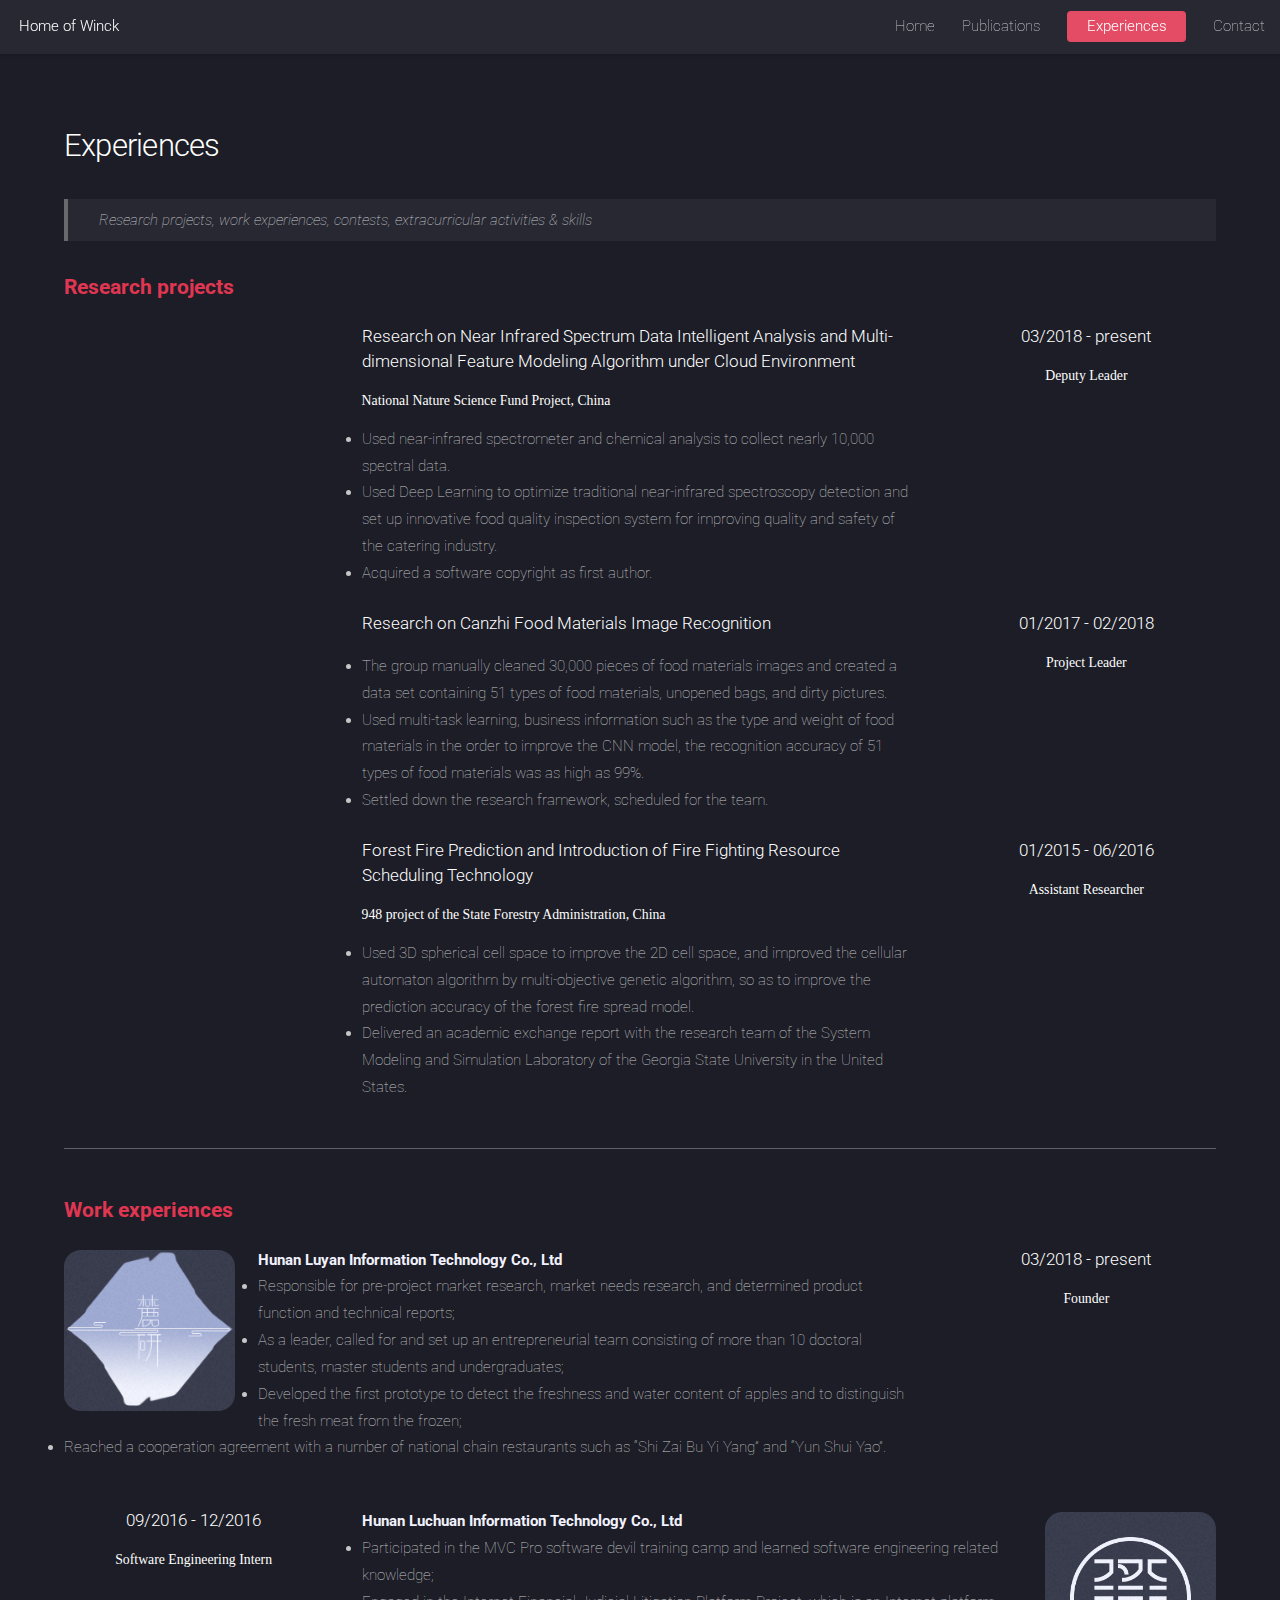
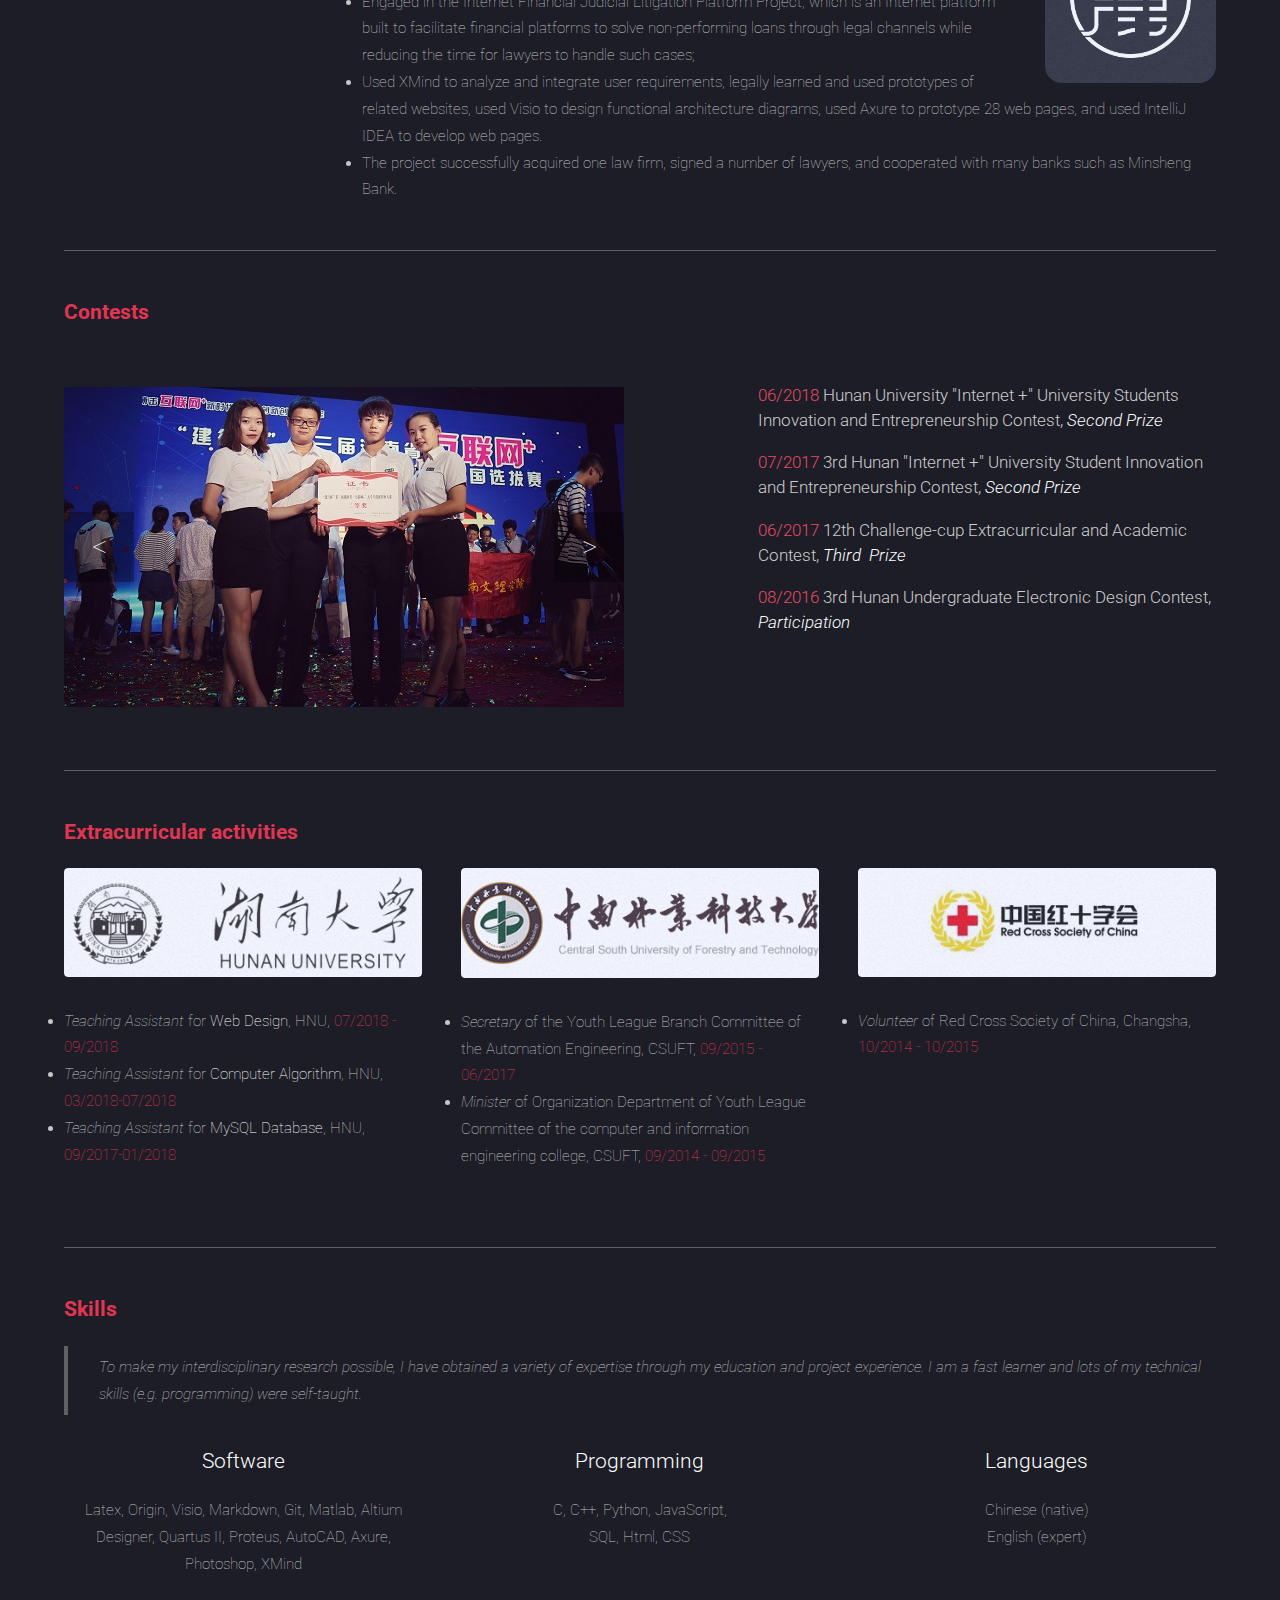
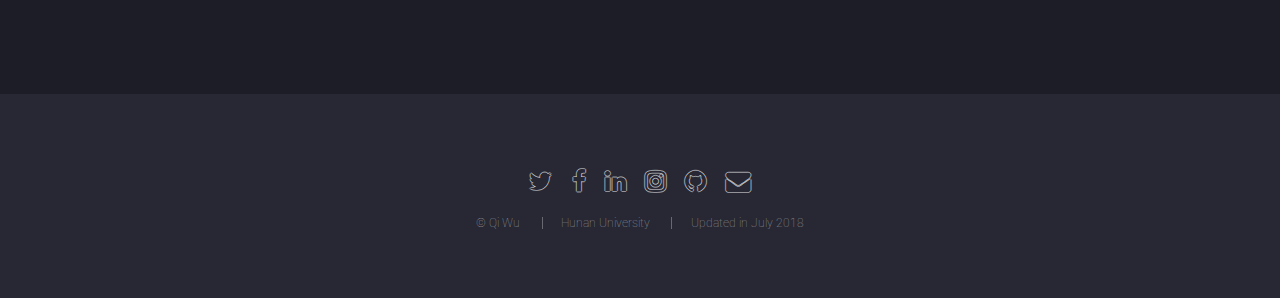
==== commit e374d39c: "modified index.html" ====
--- a/experience.html
+++ b/experience.html
@@ -120,11 +120,11 @@
 								<div class="content" >
 									<div class="row" style="margin-bottom: 1.5em;">
 										<div class="3u 12u$(medium)">
-											<span class="image left"><img src="images/research/NIR.JPG" alt="" /></span>
+											<span class="image left"><img src="images/research/NIR1.JPG" alt="" /></span>
 										</div>
 										<div class="6u 12u$(medium)">
 											<h4> Research on Near Infrared Spectrum Data Intelligent Analysis and Multi-dimensional Feature Modeling Algorithm under Cloud Environment </h4>
-											<h5> National Nature Science Fund Project, China</h5>
+											<h5 style="font-family: -webkit-body;" > National Nature Science Fund Project, China</h5>
 											<p align="left">
 												<li>Used near-infrared spectrometer and chemical analysis to collect nearly 10,000 spectral data.</li>
 												<li>Used Deep Learning to optimize traditional near-infrared spectroscopy detection and set up innovative food quality inspection system for improving quality and safety of the catering industry.</li>
@@ -134,13 +134,13 @@
 										<div class="3u 12u$(medium)" >
 											<header >
 												<h4 align="center">03/2018 - present</h4>
-												<h5 align="center">Deputy Leader</h5>
+												<h5 align="center" style="font-family: -webkit-body;" >Deputy Leader</h5>
 											</header>
 										</div>
 									</div>
 									<div class="row" style="margin-bottom: 1.5em;" >
 										<div class="3u 12u$(medium)" >
-											<span class="image left" style="max-width: 90%"><img src="images/research/dianzicheng.JPG" alt="" /></span>
+											<span class="image left" style="max-width: 90%"><img src="images/research/dianzicheng1.JPG" alt="" /></span>
 										</div>
 										<div class="6u 12u$(medium)">
 											<h4> Research on Canzhi Food Materials Image Recognition </h4>
@@ -153,17 +153,17 @@
 										<div class="3u 12u$(medium)" >
 											<header >
 												<h4 align="center">01/2017 - 02/2018</h4>
-												<h5 align="center">Project Leader</h5>
+												<h5 align="center" style="font-family: -webkit-body;" >Project Leader</h5>
 											</header>
 										</div>
 									</div>
 									<div class="row" style="margin-bottom: 1.5em;">
 										<div class="3u 12u$(medium)">
-											<span class="image left"><img src="images/research/fire.png" alt="" /></span>
+											<span class="image left"><img src="images/research/fire1.png" alt="" /></span>
 										</div>
 										<div class="6u 12u$(medium)">
 											<h4> Forest Fire Prediction and Introduction of Fire Fighting Resource Scheduling Technology </h4>
-											<h5> 948 project of the State Forestry Administration, China</h5>
+											<h5 style="font-family: -webkit-body;" > 948 project of the State Forestry Administration, China</h5>
 											<p align="left">
 											<li>Used 3D spherical cell space to improve the 2D cell space, and improved the cellular automaton algorithm by multi-objective genetic algorithm, so as to improve the prediction accuracy of the forest fire spread model.</li>
 											<li>Delivered an academic exchange report with the research team of the System Modeling and Simulation Laboratory of the Georgia State University in the United States.
@@ -173,7 +173,7 @@
 										<div class="3u 12u$(medium)" >
 											<header align="center">
 												<h4 >01/2015 - 06/2016</h4>
-												<h5> Assistant Researcher </h5>
+												<h5 style="font-family: -webkit-body;" > Assistant Researcher </h5>
 											</header>
 										</div>
 									</div>
@@ -186,18 +186,18 @@
 						<section>
 							<h3 style="color: #e13652;font-weight:bold">Work experiences</h3>
 							<div class="content" >
-								<div class="row" style="margin-bottom: 1.5em;">
+								<div class="row" style="margin-bottom: 3em;">
 									<div class="9u 12u$(medium)">
 										<p><span class="image left" style="border-radius: 10%; max-width: 20%;"><img src="images/research/luyan1.png" alt="" /></span> <span style="color: #f2f2ff;font-weight:bold">Hunan Luyan Information Technology Co., Ltd </span><br/>
-										<li>Established an entrepreneurial team consisting of more than ten doctoral, master and undergraduate students based on the existing catering market and pre-scientific research;</li>
 										<li>Responsible for pre-project market research, market needs research, and determined product function and technical reports;</li>
+										<li>As a leader, called for and set up an entrepreneurial team consisting of more than 10 doctoral students, master students and undergraduates;</li>
 										<li>Developed the first prototype to detect the freshness and water content of apples and to distinguish the fresh meat from the frozen;</li>
 										<li>Reached a cooperation agreement with a number of national chain restaurants such as “Shi Zai Bu Yi Yang” and “Yun Shui Yao”.</li></p>
 									</div>
 									<div class="3u 12u$(medium)" >
 										<header >
 											<h4 align="center">03/2018 - present</h4>
-											<h5 align="center">Founder</h5>
+											<h5 align="center" style="font-family: -webkit-body;" >Founder</h5>
 										</header>
 									</div>
 								</div>
@@ -205,15 +205,18 @@
 									<div class="3u 12u$(medium)">
 										<header >
 											<h4 align="center">09/2016 - 12/2016</h4>
-											<h5 align="center">Software Engineering Intern</h5>
+											<h5 align="center" style="font-family: -webkit-body;" >Software Engineering Intern</h5>
 										</header>
 									</div>
 									<div class="9u 12u$(medium)" >
-										<p><span class="image right" style="border-radius: 10%; max-width: 20%;"><img src="images/research/luchuan1.png" alt="" /></span> <a  style="color: #f2f2ff;font-weight:bold">Hunan Luyan Information Technology Co., Ltd </a><br/>
+										<p><span class="image right" style="border-radius: 10%; max-width: 20%;"><img src="images/research/luchuan1.png" alt="" /></span> <a href="http://www.hnluchuan.com/" style="color: #f2f2ff;font-weight:bold">Hunan Luchuan Information Technology Co., Ltd </a><br/>
 										<li>Participated in the MVC Pro software devil training camp and learned software engineering related knowledge;</li>
 										<li>Engaged in the Internet Financial Judicial Litigation Platform Project, which is an Internet platform built to facilitate financial platforms to solve non-performing loans through legal channels while reducing the time for lawyers to handle such cases;</li>
-										<li>Used Visio to design functional architecture diagrams, used Axure to prototype 28 web pages, and used IntelliJ IDEA to develop web pages.</li>
-										</p>
+										<li>Used XMind to analyze and integrate user requirements, legally learned and used prototypes of related websites, used Visio to design functional architecture diagrams,
+											used Axure to prototype 28 web pages, and used IntelliJ IDEA to develop web pages.</li>
+										<li>The project successfully acquired one law firm, signed a number of lawyers, and cooperated with many banks such as Minsheng Bank.</li>
+
+											</p>
 									</div>
 								</div>
 							</div>
@@ -316,9 +319,9 @@
 							</section>
 						<hr>
 
-						<!-- Responsibilities -->
+						<!-- Extracurricular activities -->
 						<section>
-							<h3 style="color: #e13652;font-weight:bold">Responsibilities</h3>
+							<h3 style="color: #e13652;font-weight:bold">Extracurricular activities</h3>
 							<div class="box alt">
 								<div class="row uniform">
 									<section class="4u 6u(medium) 12u$(xsmall)">
@@ -369,7 +372,7 @@
 										<h3>Languages</h3>
 										<p>
 											Chinese (native)<br/>
-											English (good)
+											English (expert)
 										</p>
 									</section>
 								</div>
--- a/assets/css/main.css
+++ b/assets/css/main.css
@@ -2514,7 +2514,7 @@
 
 	ul {
 		list-style: disc;
-		margin: 0 0 2em 0;
+		margin: 0 0 1em 0;
 		padding-left: 1em;
 	}
 
@@ -3323,9 +3323,9 @@
 	}
 
 	body.landing #header {
-		background: transparent;
+		background-color:rgba(0, 0, 0, 0.5);
 		box-shadow: none;
-		position: absolute;
+		/*position: absolute;*/
 	}
 
 /* Banner */
@@ -3396,10 +3396,10 @@
 			#banner .content .image {
 				border-radius: 100%;
 				display: inline-block;
-				height: 12.5em;
-				margin-left: 3em;
+				height: 13em;
+				margin-left: 2em;
 				vertical-align: middle;
-				width: 12.5em;
+				width: 13em;
 			}
 
 				#banner .content .image img {
@@ -3501,7 +3501,7 @@
 
 	#footer {
 		background: #272833;
-		padding: 3em 0;
+		padding: 1.5em 0;
 		text-align: center;
 	}
 
@@ -3527,7 +3527,7 @@
 			color: rgba(255, 255, 255, 0.5);
 			font-size: 0.8em;
 			line-height: 1em;
-			margin: 2em 0 0 0;
+			margin: 1em 0 0 0;
 			padding: 0;
 			text-align: center;
 		}
@@ -4162,3 +4162,5 @@
 
 	}
 
+
+
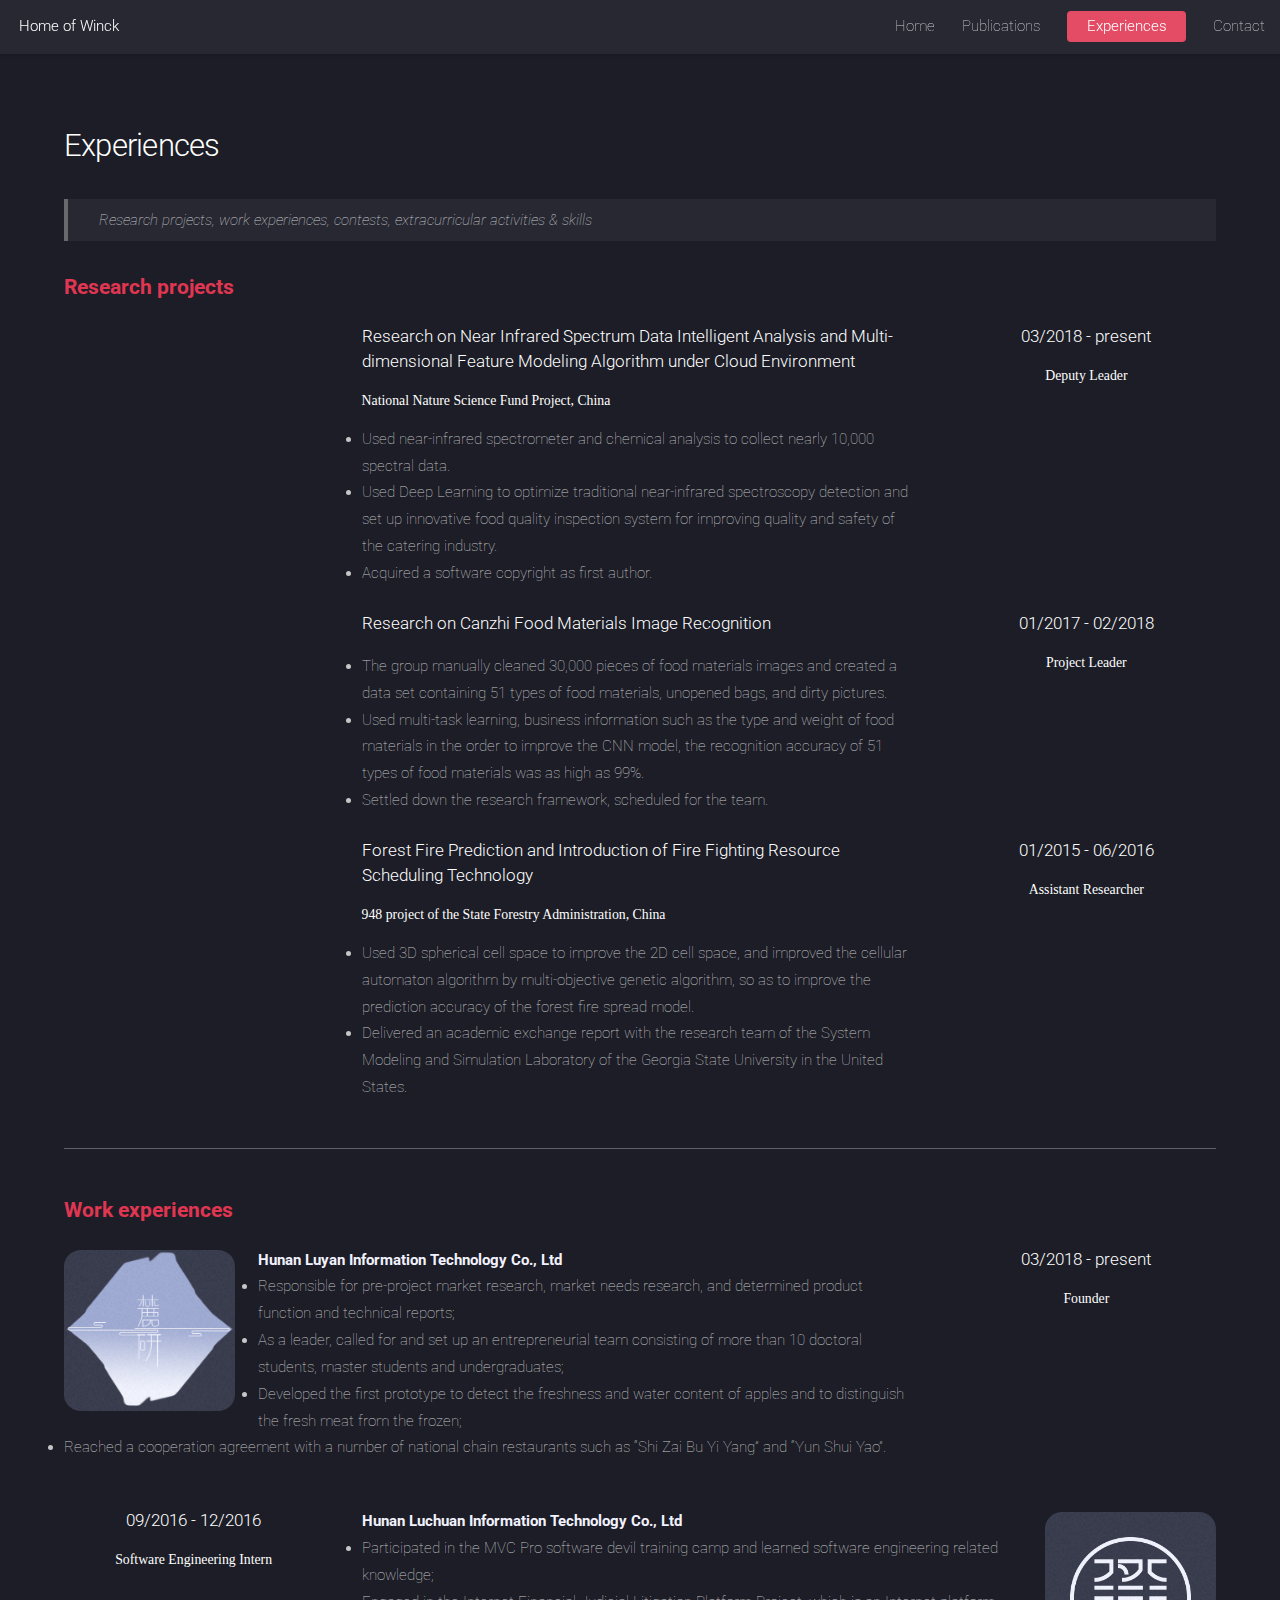
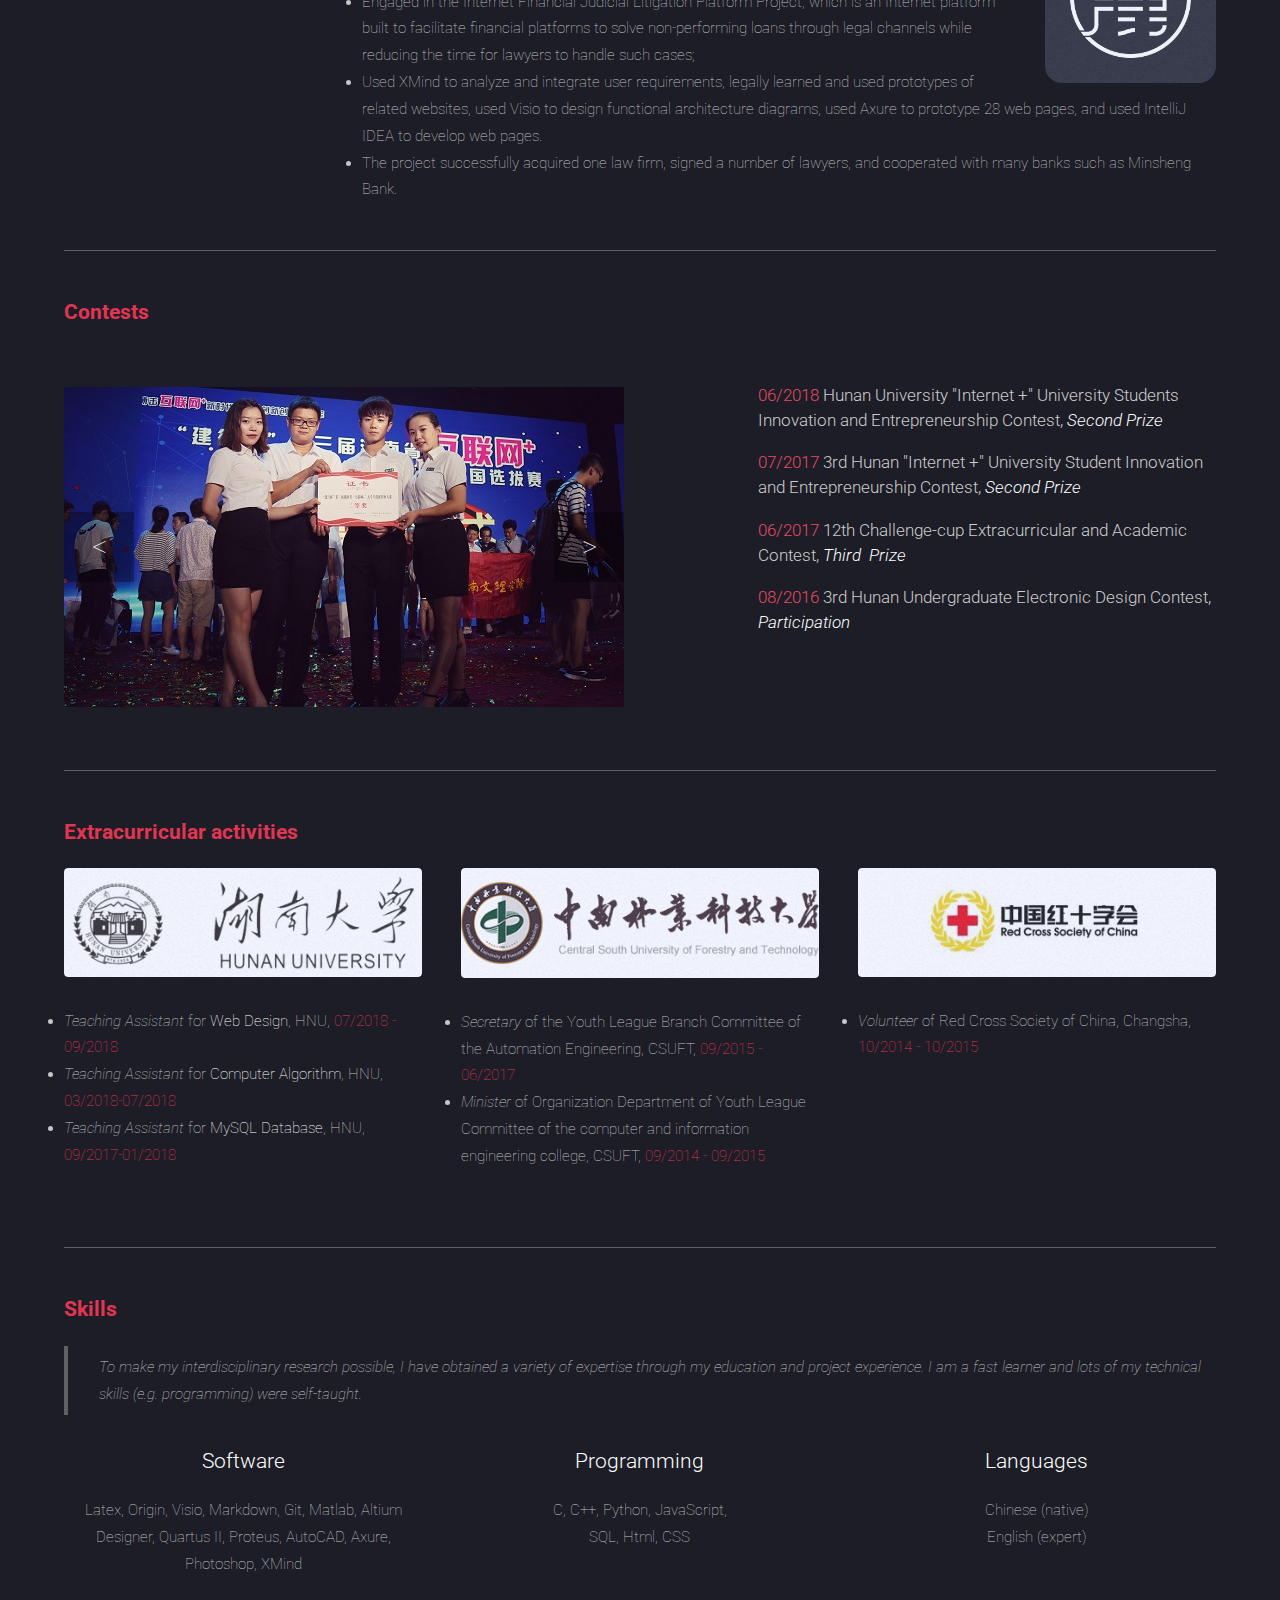
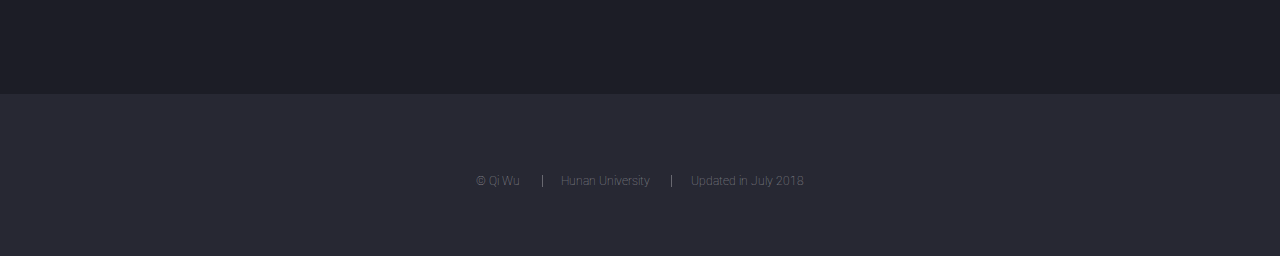
==== commit 3ae96c1b: "modefied" ====
--- a/experience.html
+++ b/experience.html
@@ -385,14 +385,6 @@
 
 			<!-- Footer -->
 				<footer id="footer">
-					<ul class="icons">
-						<li><a class="icon alt fa-twitter"><span class="label">Twitter</span></a></li>
-						<li><a class="icon alt fa-facebook"><span class="label">Facebook</span></a></li>
-						<li><a class="icon alt fa-linkedin"><span class="label">LinkedIn</span></a></li>
-						<li><a class="icon alt fa-instagram"><span class="label">Instagram</span></a></li>
-						<li><a class="icon alt fa-github"><span class="label">GitHub</span></a></li>
-						<li><a class="icon alt fa-envelope"><span class="label">Email</span></a></li>
-					</ul>
 					<ul class="copyright">
 						<li>&copy; <a href="index.html"; style="text-decoration: none"> Qi Wu </a> </li>
 						<li> <a href="http://www-en.hnu.edu.cn/"> Hunan University</a></li>
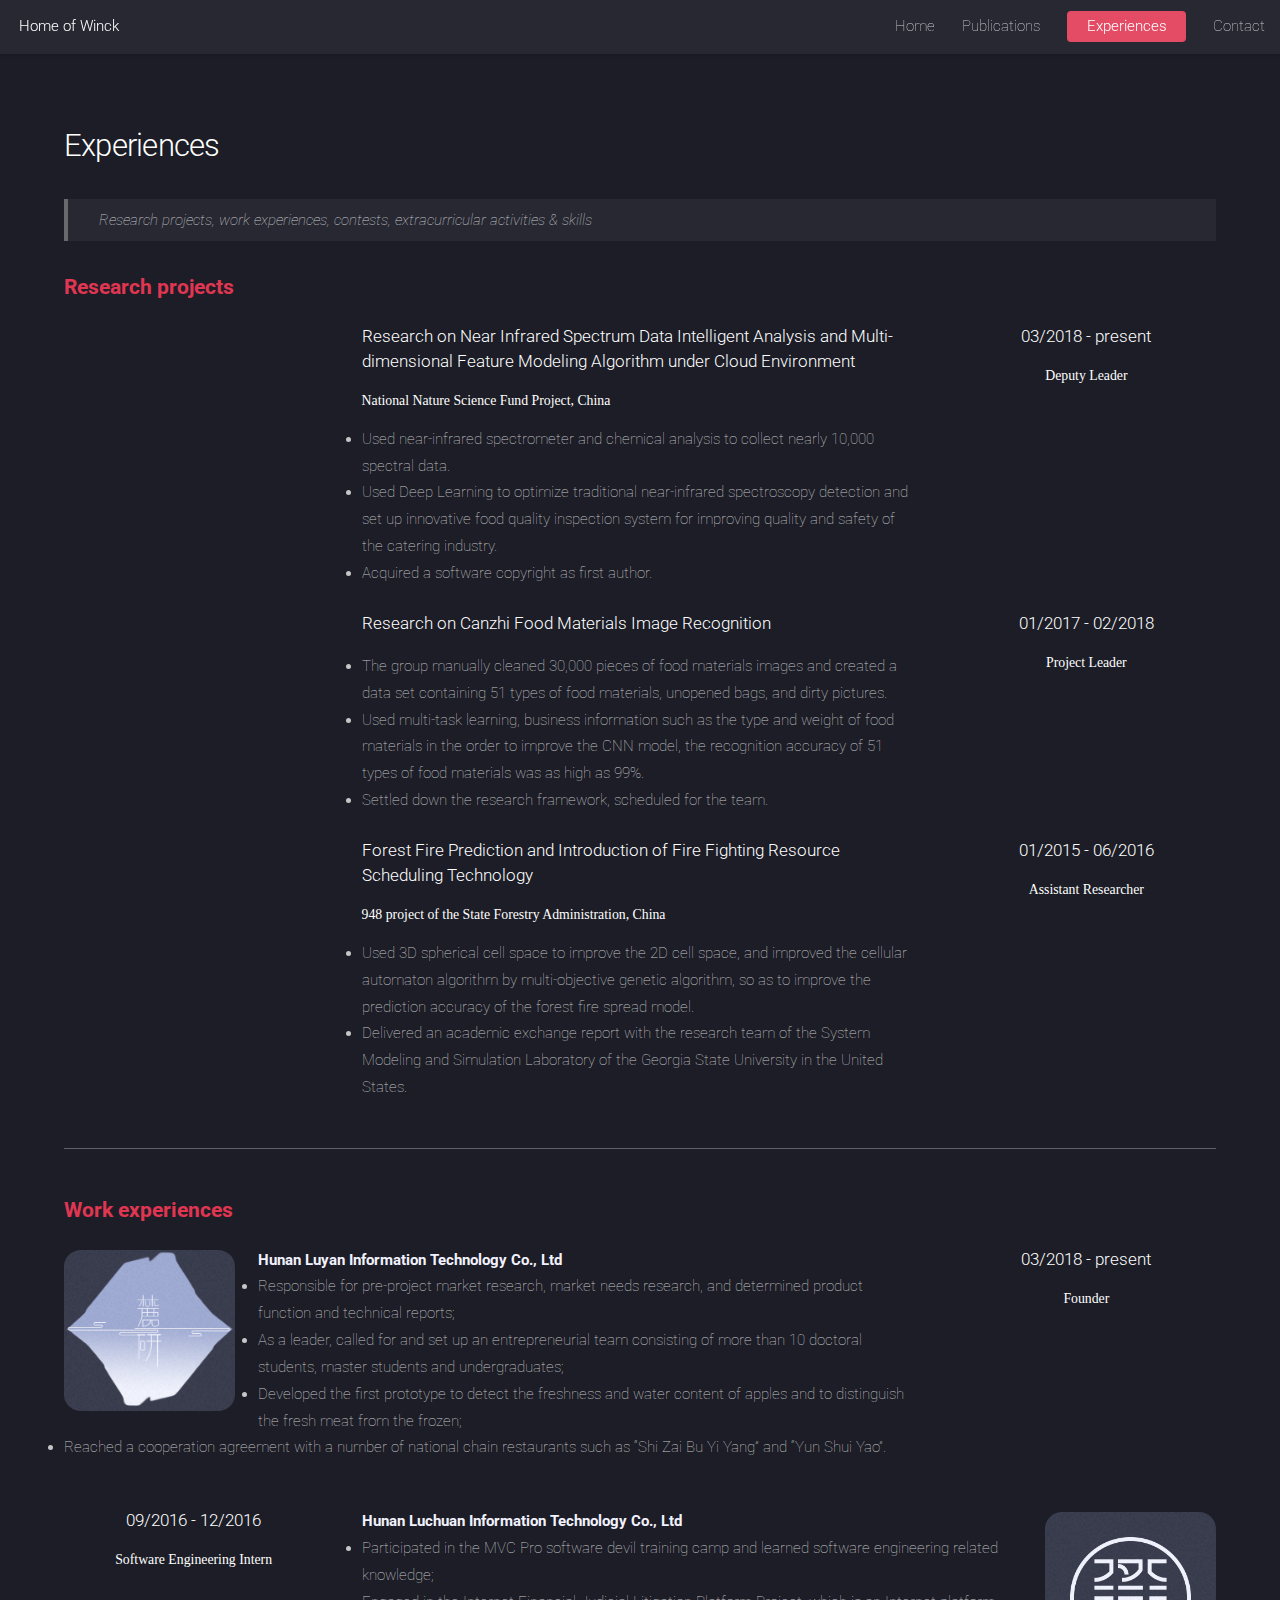
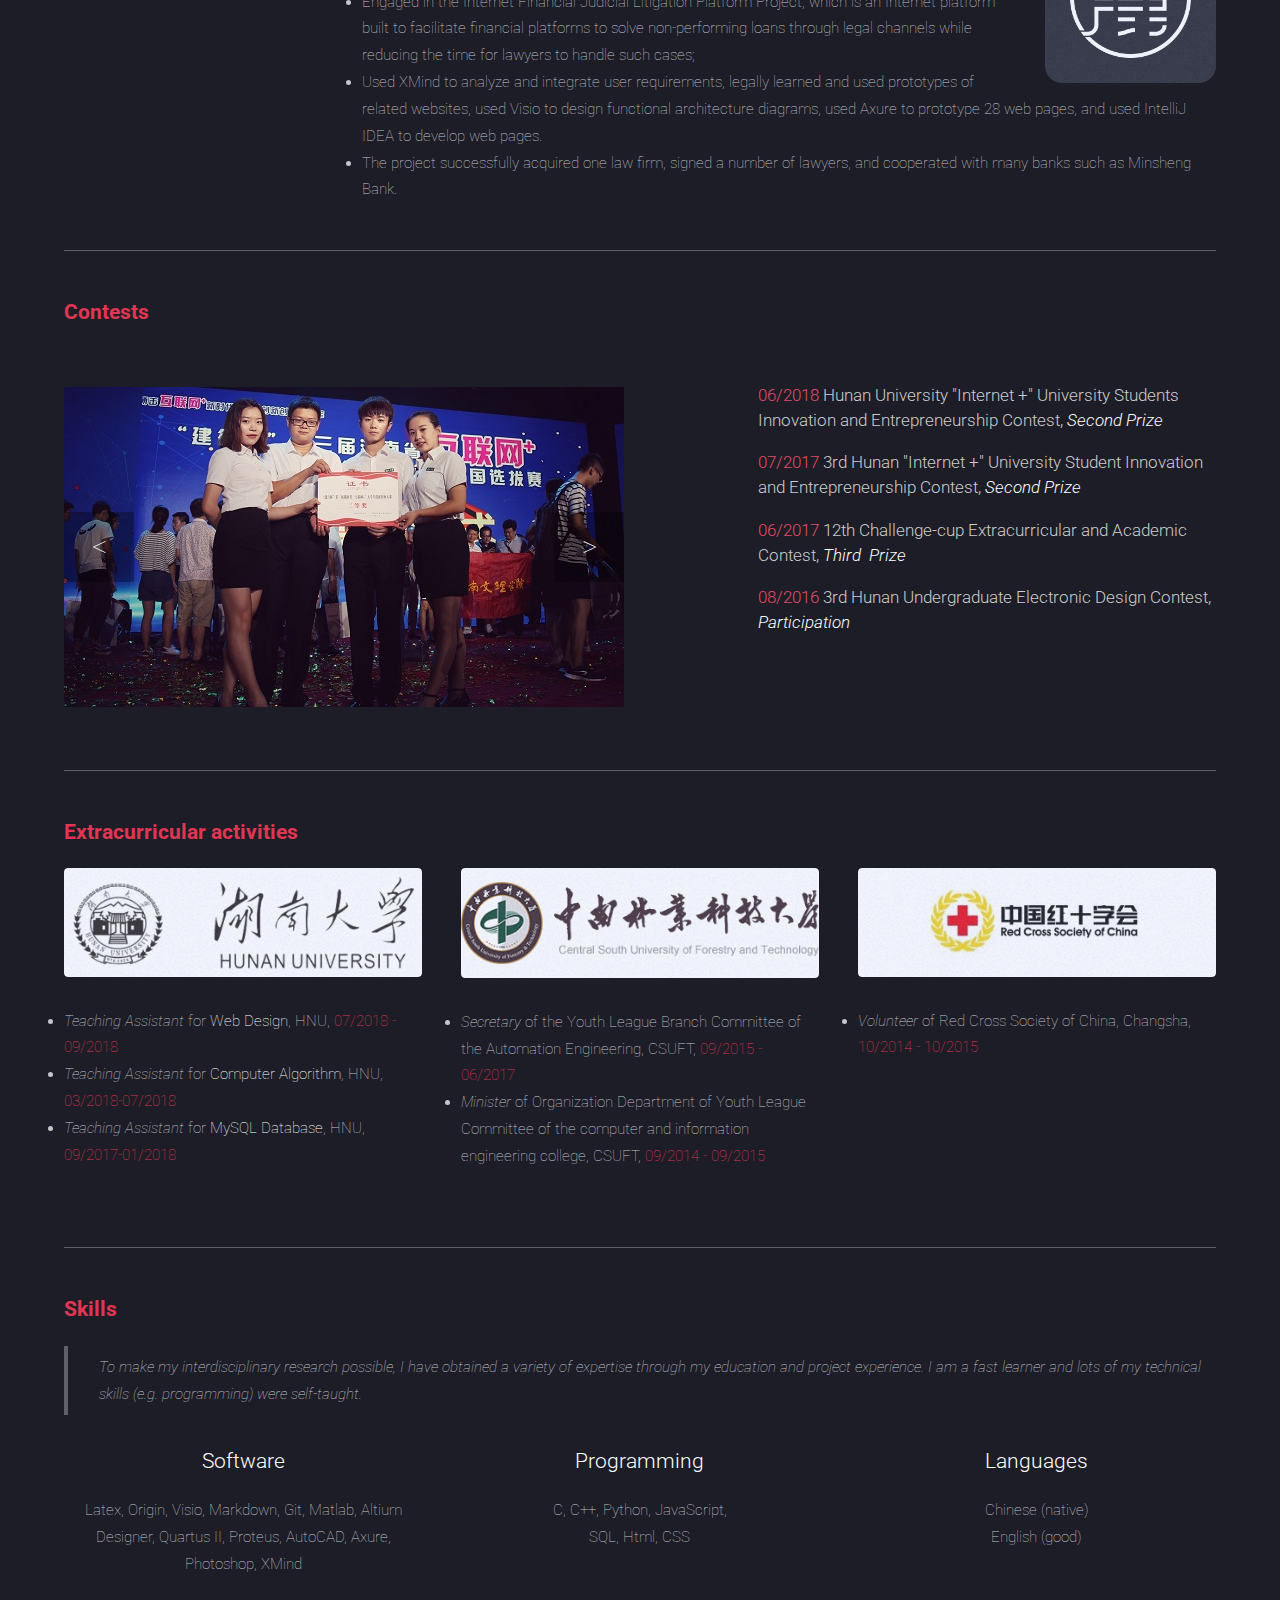
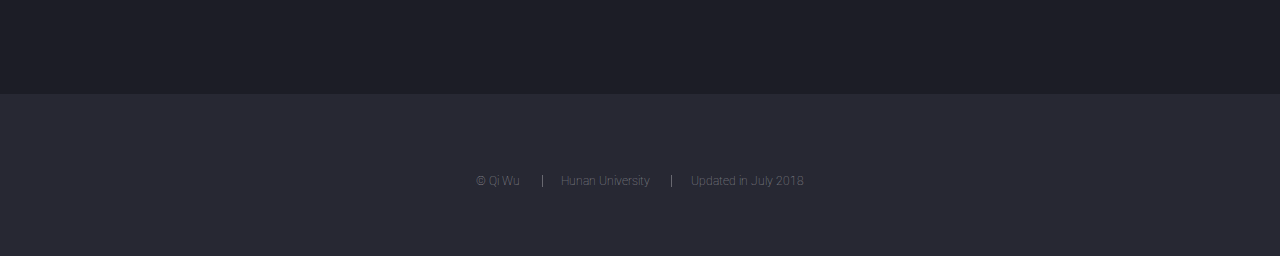
==== commit 1cb09004: "add some information" ====
--- a/experience.html
+++ b/experience.html
@@ -372,7 +372,7 @@
 										<h3>Languages</h3>
 										<p>
 											Chinese (native)<br/>
-											English (expert)
+											English (good)
 										</p>
 									</section>
 								</div>
